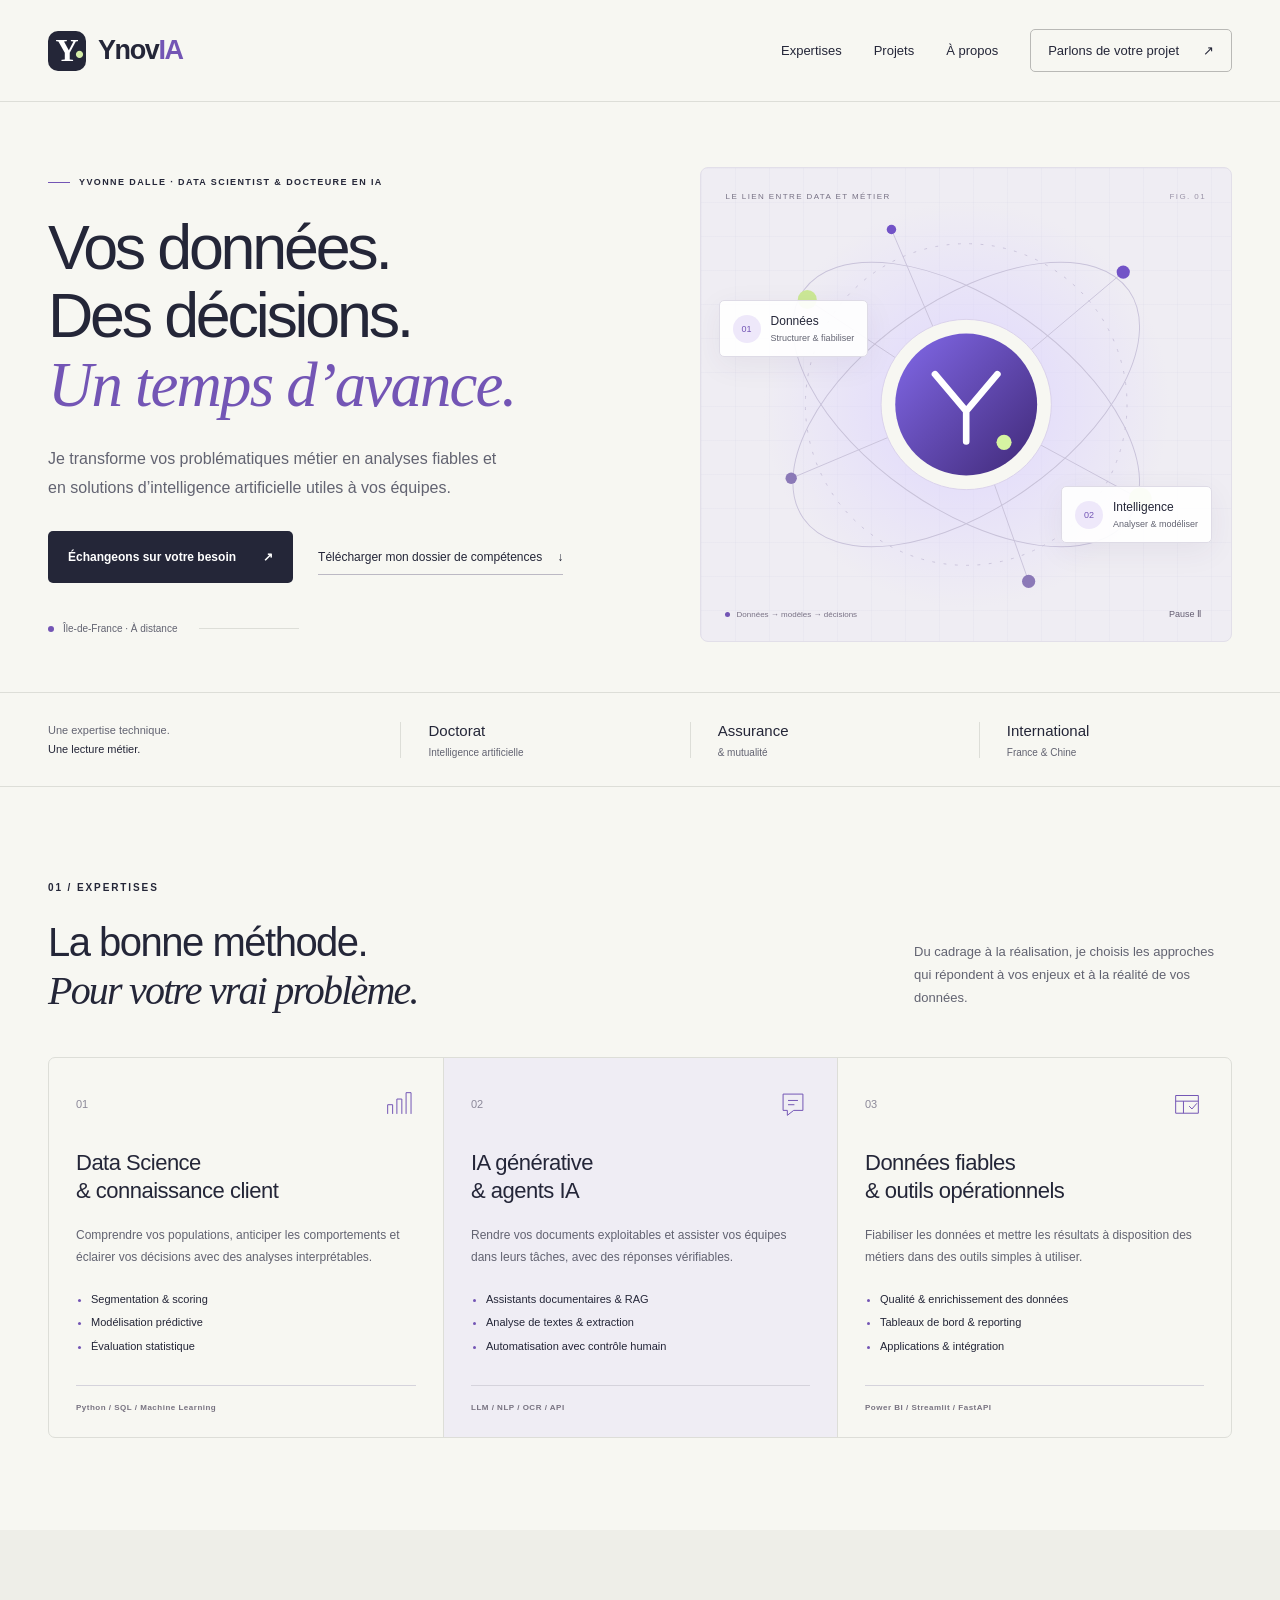
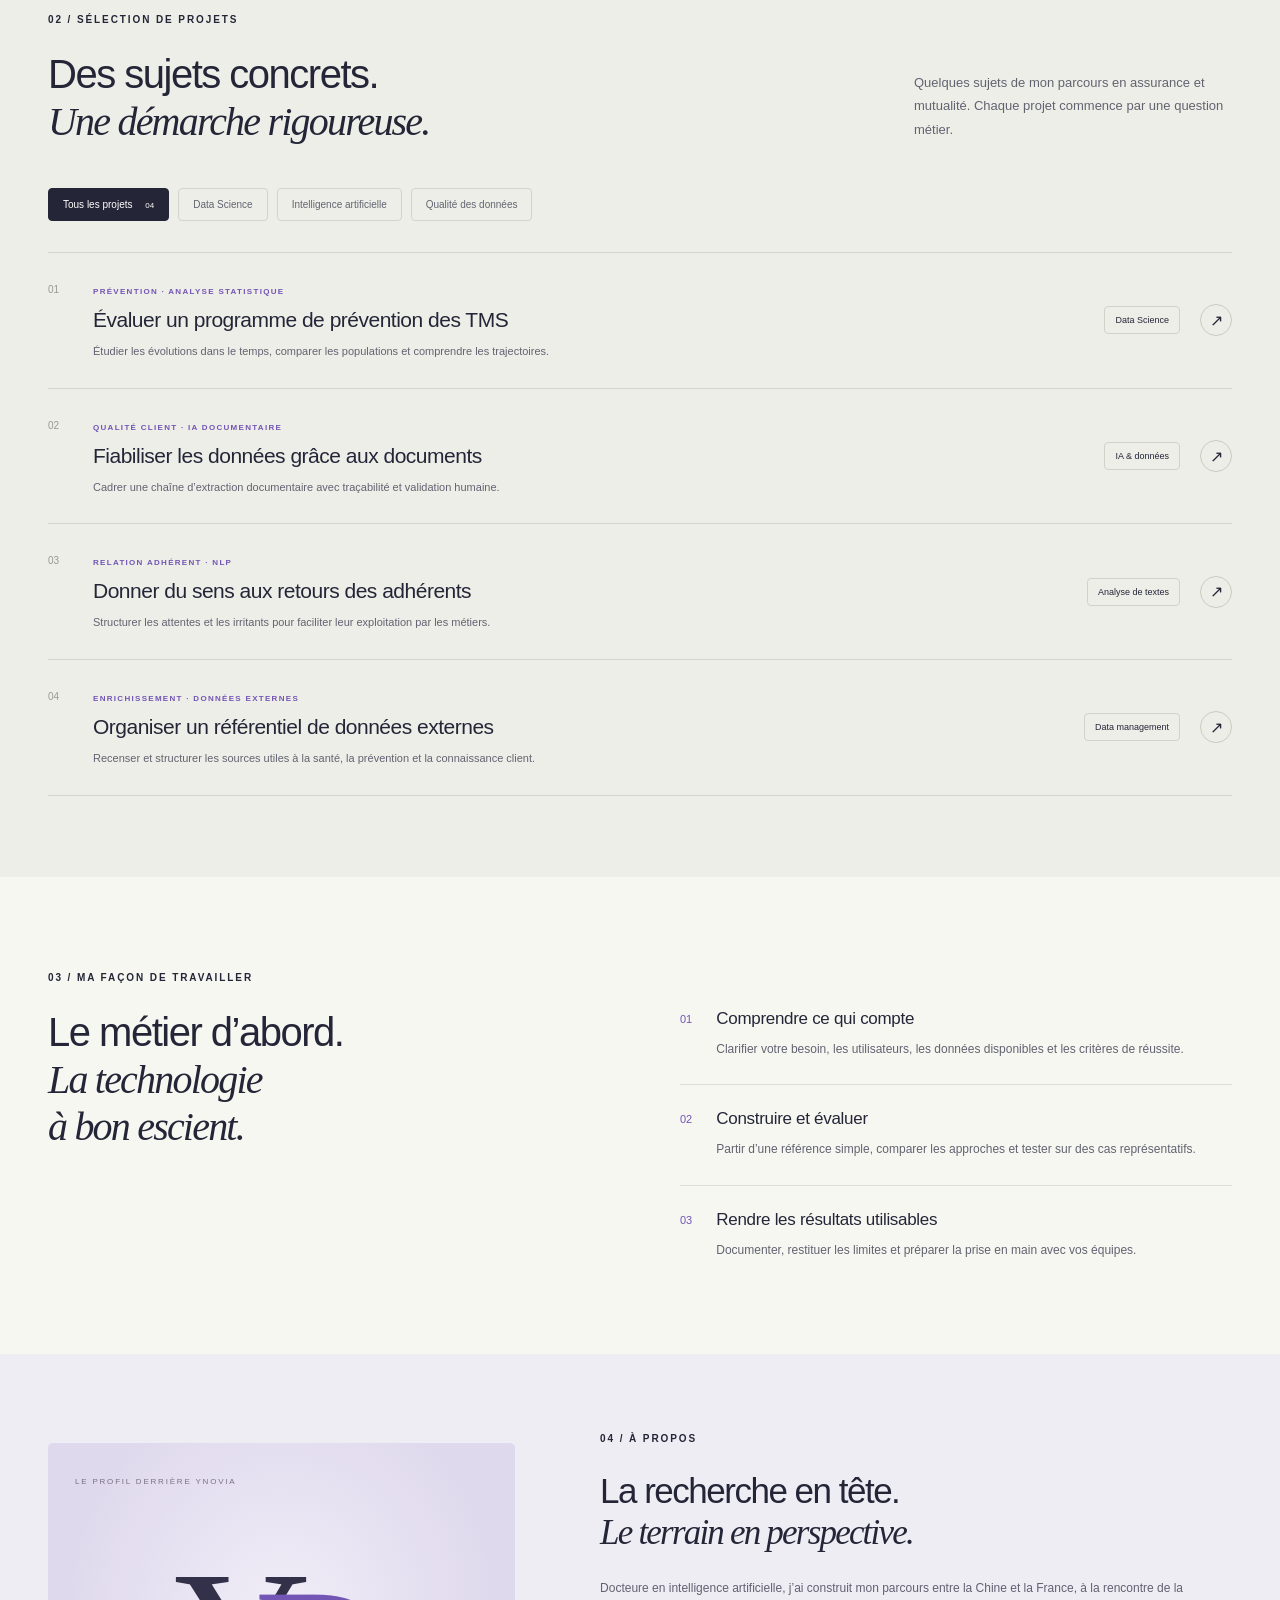
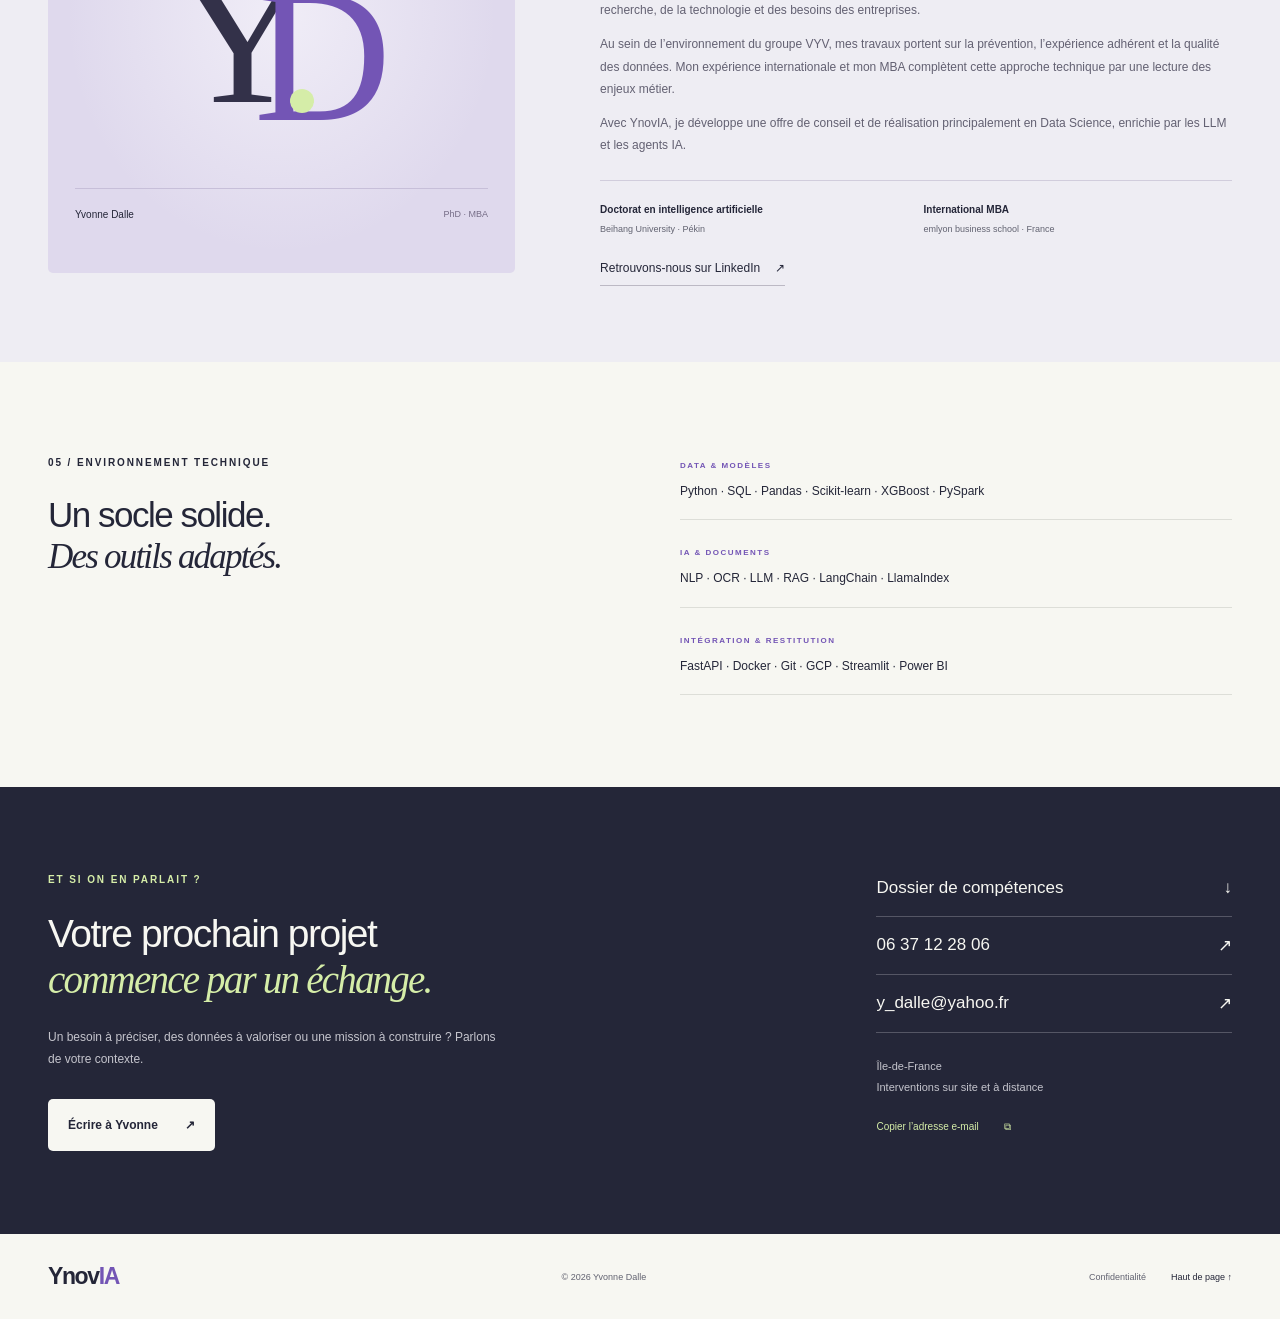
==== docs/index.html @ 8ee94885 "Publish YnovIA landing page with downloadable skills dossier" ====
<!doctype html>
<html lang="fr">
<head>
<meta charset="utf-8"><meta name="viewport" content="width=device-width,initial-scale=1">
<meta name="theme-color" content="#f7f7f2"><meta name="description" content="Yvonne Dalle, docteure en intelligence artificielle et Data Scientist. Conseil en data science, machine learning, LLM et agents IA. Expertise assurance et mutualité. Île-de-France et à distance.">
<meta property="og:title" content="YnovIA — Yvonne Dalle, Data Science & IA"><meta property="og:description" content="De vos données à des décisions utiles. Conseil et réalisation en Data Science, IA et agents IA."><meta property="og:type" content="website">
<title>YnovIA — Yvonne Dalle · Data Science & IA</title>
<link rel="icon" type="image/svg+xml" href="favicon.svg"><link rel="stylesheet" href="style.css"><script src="script.js" defer></script>
</head>
<body>
<a class="skip" href="#main">Aller au contenu</a>
<header class="header"><a href="#accueil" class="brand" aria-label="YnovIA accueil"><span class="brand-symbol" aria-hidden="true">Y<span>·</span></span><span>Ynov<span class="brand-ai">IA</span></span></a><nav aria-label="Navigation principale" id="navigation"><a href="#expertises">Expertises</a><a href="#projets">Projets</a><a href="#parcours">À propos</a><a href="#contact" class="nav-contact">Parlons de votre projet <span aria-hidden="true">↗</span></a></nav><button class="menu-toggle" aria-expanded="false" aria-controls="navigation" aria-label="Ouvrir le menu"><span></span><span></span></button></header>
<main id="main">
<section class="hero wrap" id="accueil"><div class="hero-copy"><p class="eyebrow"><span class="mini-line"></span> YVONNE DALLE · DATA SCIENTIST & DOCTEURE EN IA</p><h1>Vos données.<br>Des décisions.<br><span class="serif purple">Un temps d’avance.</span></h1><p class="hero-intro">Je transforme vos problématiques métier en analyses fiables et en solutions d’intelligence artificielle utiles à vos équipes.</p><div class="hero-actions"><a class="button primary" href="#contact">Échangeons sur votre besoin <span aria-hidden="true">↗</span></a><a class="text-link" href="assets/Dossier_competences_Yvonne_Dalle.pptx" download>Télécharger mon dossier de compétences <span aria-hidden="true">↓</span></a></div><div class="hero-bottom"><span class="status-dot"></span><span>Île-de-France · À distance</span><span class="hero-bottom-line"></span></div></div>
<div class="hero-art" aria-label="Illustration interactive reliant données, modèles et décisions"><div class="art-grid"></div><div class="art-top"><span>LE LIEN ENTRE DATA ET MÉTIER</span><span class="art-index">FIG. 01</span></div><svg class="network" viewBox="0 0 520 500" fill="none" role="img" aria-label="Réseau de données connecté à un noyau d’intelligence artificielle"><defs><radialGradient id="halo"><stop stop-color="#ddd4ff" stop-opacity=".9"/><stop offset="1" stop-color="#ddd4ff" stop-opacity="0"/></radialGradient><linearGradient id="core" x1="170" y1="160" x2="350" y2="330" gradientUnits="userSpaceOnUse"><stop stop-color="#8970f5"/><stop offset="1" stop-color="#3b246f"/></linearGradient></defs><circle cx="260" cy="250" r="215" fill="url(#halo)"/><g stroke="#c9c3da" stroke-width="1"><ellipse cx="260" cy="250" rx="210" ry="110" transform="rotate(-35 260 250)"/><ellipse cx="260" cy="250" rx="210" ry="110" transform="rotate(35 260 250)"/><circle cx="260" cy="250" r="170" stroke-dasharray="3 9"/><path d="M92 139 260 250 426 110M75 328 260 250 444 350M181 65 260 250 326 437"/></g><g class="orbit"><circle cx="92" cy="139" r="10" fill="#cce896"/><circle cx="426" cy="110" r="7" fill="#7253c7"/><circle cx="75" cy="328" r="6" fill="#8b79b7"/><circle cx="444" cy="350" r="12" fill="#cce896"/><circle cx="181" cy="65" r="5" fill="#7253c7"/><circle cx="326" cy="437" r="7" fill="#8b79b7"/></g><circle cx="260" cy="250" r="90" fill="#f7f7f2" stroke="#d9d1eb"/><circle cx="260" cy="250" r="75" fill="url(#core)"/><path d="m227 218 33 39 33-39M260 257v32" stroke="white" stroke-width="7" stroke-linecap="round" stroke-linejoin="round"/><circle cx="300" cy="290" r="8" fill="#d6f4a2"/></svg><div class="floating-label label-data"><span class="label-icon">01</span><div>Données<span>Structurer & fiabiliser</span></div></div><div class="floating-label label-model"><span class="label-icon">02</span><div>Intelligence<span>Analyser & modéliser</span></div></div><div class="art-foot"><span class="art-live"></span><span id="art-caption">Données → modèles → décisions</span><button id="art-toggle" aria-pressed="false" aria-label="Mettre l’animation en pause">Pause <span aria-hidden="true">Ⅱ</span></button></div></div></section>
<section class="credibility wrap" aria-label="Domaines et qualifications"><span>Une expertise technique.<br><strong>Une lecture métier.</strong></span><div>Doctorat <span>Intelligence artificielle</span></div><div>Assurance <span>& mutualité</span></div><div>International <span>France & Chine</span></div></section>
<section class="section wrap" id="expertises"><div class="section-heading"><div><p class="eyebrow">01 / EXPERTISES</p><h2>La bonne méthode.<br><span class="serif">Pour votre vrai problème.</span></h2></div><p>Du cadrage à la réalisation, je choisis les approches qui répondent à vos enjeux et à la réalité de vos données.</p></div><div class="services"><article class="service"><div class="service-top"><span>01</span><svg viewBox="0 0 48 48" aria-hidden="true"><path d="M8 38V25h7v13M21 38V17h7v21M34 38V8h7v30"/></svg></div><h3>Data Science<br>& connaissance client</h3><p>Comprendre vos populations, anticiper les comportements et éclairer vos décisions avec des analyses interprétables.</p><ul><li>Segmentation & scoring</li><li>Modélisation prédictive</li><li>Évaluation statistique</li></ul><span class="service-tag">Python / SQL / Machine Learning</span></article><article class="service"><div class="service-top"><span>02</span><svg viewBox="0 0 48 48" aria-hidden="true"><path d="M10 10h28v23H25l-9 7v-7h-6zM17 19h14M17 25h9"/></svg></div><h3>IA générative<br>& agents IA</h3><p>Rendre vos documents exploitables et assister vos équipes dans leurs tâches, avec des réponses vérifiables.</p><ul><li>Assistants documentaires & RAG</li><li>Analyse de textes & extraction</li><li>Automatisation avec contrôle humain</li></ul><span class="service-tag">LLM / NLP / OCR / API</span></article><article class="service"><div class="service-top"><span>03</span><svg viewBox="0 0 48 48" aria-hidden="true"><path d="M8 12h32v25H8zM8 20h32M19 20v17m8-10 4 4 7-8"/></svg></div><h3>Données fiables<br>& outils opérationnels</h3><p>Fiabiliser les données et mettre les résultats à disposition des métiers dans des outils simples à utiliser.</p><ul><li>Qualité & enrichissement des données</li><li>Tableaux de bord & reporting</li><li>Applications & intégration</li></ul><span class="service-tag">Power BI / Streamlit / FastAPI</span></article></div></section>
<section class="projects-section" id="projets"><div class="wrap"><div class="section-heading"><div><p class="eyebrow">02 / SÉLECTION DE PROJETS</p><h2>Des sujets concrets.<br><span class="serif">Une démarche rigoureuse.</span></h2></div><p>Quelques sujets de mon parcours en assurance et mutualité. Chaque projet commence par une question métier.</p></div><div class="filters" role="group" aria-label="Filtrer les projets"><button class="filter active" data-filter="all" aria-pressed="true">Tous les projets <span>04</span></button><button class="filter" data-filter="science" aria-pressed="false">Data Science</button><button class="filter" data-filter="ia" aria-pressed="false">Intelligence artificielle</button><button class="filter" data-filter="data" aria-pressed="false">Qualité des données</button></div><p class="sr-only" id="filter-status" role="status"></p><div class="project-list"><button class="project" data-category="science" data-project="prevention"><span class="project-number">01</span><div class="project-main"><span class="project-type">PRÉVENTION · ANALYSE STATISTIQUE</span><h3>Évaluer un programme de prévention des TMS</h3><p>Étudier les évolutions dans le temps, comparer les populations et comprendre les trajectoires.</p></div><span class="project-chip">Data Science</span><span class="project-arrow" aria-hidden="true">↗</span></button><button class="project" data-category="ia data" data-project="identity"><span class="project-number">02</span><div class="project-main"><span class="project-type">QUALITÉ CLIENT · IA DOCUMENTAIRE</span><h3>Fiabiliser les données grâce aux documents</h3><p>Cadrer une chaîne d’extraction documentaire avec traçabilité et validation humaine.</p></div><span class="project-chip">IA & données</span><span class="project-arrow" aria-hidden="true">↗</span></button><button class="project" data-category="ia" data-project="verbatims"><span class="project-number">03</span><div class="project-main"><span class="project-type">RELATION ADHÉRENT · NLP</span><h3>Donner du sens aux retours des adhérents</h3><p>Structurer les attentes et les irritants pour faciliter leur exploitation par les métiers.</p></div><span class="project-chip">Analyse de textes</span><span class="project-arrow" aria-hidden="true">↗</span></button><button class="project" data-category="data" data-project="catalog"><span class="project-number">04</span><div class="project-main"><span class="project-type">ENRICHISSEMENT · DONNÉES EXTERNES</span><h3>Organiser un référentiel de données externes</h3><p>Recenser et structurer les sources utiles à la santé, la prévention et la connaissance client.</p></div><span class="project-chip">Data management</span><span class="project-arrow" aria-hidden="true">↗</span></button></div></div></section>
<section class="section wrap approach"><p class="eyebrow">03 / MA FAÇON DE TRAVAILLER</p><div class="approach-layout"><h2>Le métier d’abord.<br><span class="serif">La technologie<br>à bon escient.</span></h2><div class="steps"><article><span>01</span><div><h3>Comprendre ce qui compte</h3><p>Clarifier votre besoin, les utilisateurs, les données disponibles et les critères de réussite.</p></div></article><article><span>02</span><div><h3>Construire et évaluer</h3><p>Partir d’une référence simple, comparer les approches et tester sur des cas représentatifs.</p></div></article><article><span>03</span><div><h3>Rendre les résultats utilisables</h3><p>Documenter, restituer les limites et préparer la prise en main avec vos équipes.</p></div></article></div></div></section>
<section class="about-section" id="parcours"><div class="wrap about-layout"><div class="about-art"><span class="about-eyebrow">LE PROFIL DERRIÈRE YNOVIA</span><div class="monogram">Y<span>D</span><i></i></div><div class="about-art-bottom"><span>Yvonne Dalle</span><span>PhD · MBA</span></div></div><div class="about-copy"><p class="eyebrow">04 / À PROPOS</p><h2>La recherche en tête.<br><span class="serif">Le terrain en perspective.</span></h2><p>Docteure en intelligence artificielle, j’ai construit mon parcours entre la Chine et la France, à la rencontre de la recherche, de la technologie et des besoins des entreprises.</p><p>Au sein de l’environnement du groupe VYV, mes travaux portent sur la prévention, l’expérience adhérent et la qualité des données. Mon expérience internationale et mon MBA complètent cette approche technique par une lecture des enjeux métier.</p><p>Avec YnovIA, je développe une offre de conseil et de réalisation principalement en Data Science, enrichie par les LLM et les agents IA.</p><div class="education"><div><strong>Doctorat en intelligence artificielle</strong><span>Beihang University · Pékin</span></div><div><strong>International MBA</strong><span>emlyon business school · France</span></div></div><a class="text-link" href="https://www.linkedin.com/in/yvonne-dalle-patricia-phd-mba-6625b83a/" target="_blank" rel="noopener noreferrer">Retrouvons-nous sur LinkedIn <span aria-hidden="true">↗</span></a></div></div></section>
<section class="section wrap skills"><div><p class="eyebrow">05 / ENVIRONNEMENT TECHNIQUE</p><h2>Un socle solide.<br><span class="serif">Des outils adaptés.</span></h2></div><div class="skill-groups"><div><span>DATA & MODÈLES</span><p>Python · SQL · Pandas · Scikit-learn · XGBoost · PySpark</p></div><div><span>IA & DOCUMENTS</span><p>NLP · OCR · LLM · RAG · LangChain · LlamaIndex</p></div><div><span>INTÉGRATION & RESTITUTION</span><p>FastAPI · Docker · Git · GCP · Streamlit · Power BI</p></div></div></section>
<section class="contact-section" id="contact"><div class="wrap contact-layout"><div><p class="eyebrow">ET SI ON EN PARLAIT ?</p><h2>Votre prochain projet<br><span class="serif">commence par un échange.</span></h2><p>Un besoin à préciser, des données à valoriser ou une mission à construire ? Parlons de votre contexte.</p><a class="button light" href="mailto:y_dalle@yahoo.fr?subject=Projet%20Data%20%2F%20IA%20-%20YnovIA">Écrire à Yvonne <span aria-hidden="true">↗</span></a></div><div class="contact-details"><a class="dossier-link" href="assets/Dossier_competences_Yvonne_Dalle.pptx" download>Dossier de compétences <span aria-hidden="true">↓</span></a><a href="tel:+33637122806">06 37 12 28 06 <span aria-hidden="true">↗</span></a><a href="mailto:y_dalle@yahoo.fr">y_dalle@yahoo.fr <span aria-hidden="true">↗</span></a><p>Île-de-France<br>Interventions sur site et à distance</p><button class="copy-email" id="copy-email">Copier l’adresse e-mail <span aria-hidden="true">⧉</span></button><span id="copy-status" class="copy-status" role="status"></span></div></div></section>
</main>
<footer class="wrap footer"><a class="brand footer-brand" href="#accueil">Ynov<span class="brand-ai">IA</span></a><p>© <span id="year">2026</span> Yvonne Dalle</p><div><button id="privacy-open">Confidentialité</button><a href="#accueil">Haut de page ↑</a></div></footer>
<dialog id="project-dialog" aria-labelledby="dialog-title"><button class="dialog-close" aria-label="Fermer le détail du projet">×</button><p class="eyebrow" id="dialog-category"></p><h2 id="dialog-title"></h2><div id="dialog-content"></div><a class="button primary" href="#contact" id="dialog-contact">Parlons d’un besoin similaire ↗</a></dialog>
<dialog id="privacy-dialog" aria-labelledby="privacy-title"><button class="dialog-close" aria-label="Fermer la confidentialité">×</button><p class="eyebrow">CONFIDENTIALITÉ</p><h2 id="privacy-title">Vos données, simplement.</h2><p>Cette page ne comporte ni formulaire, ni outil de mesure d’audience, ni cookie applicatif. Les préférences ne sont pas enregistrées.</p><p>Les liens de contact ouvrent votre messagerie, votre téléphone ou LinkedIn. Lorsque vous écrivez à Yvonne Dalle, les informations de votre message servent à répondre à votre demande. Vous pouvez demander leur suppression à <a href="mailto:y_dalle@yahoo.fr">y_dalle@yahoo.fr</a>.</p><p>L’hébergeur et les services externes appliquent leurs propres règles de traitement des données techniques.</p></dialog>
</body></html>
---- docs/style.css ----
:root{--paper:#f7f7f2;--ink:#242638;--muted:#626371;--line:#ddded8;--purple:#7355b5;--lime:#d5eda8;--serif:Georgia,'Times New Roman',serif;--sans:'Arial',sans-serif}*{box-sizing:border-box}html{scroll-behavior:smooth;scroll-padding-top:100px}body{margin:0;background:var(--paper);color:var(--ink);font-family:var(--sans);-webkit-font-smoothing:antialiased}a{color:inherit;text-decoration:none}button{font:inherit;cursor:pointer}button,a{-webkit-tap-highlight-color:transparent}button:focus-visible,a:focus-visible{outline:3px solid var(--purple);outline-offset:5px}button{color:inherit}.wrap{max-width:1280px;margin-inline:auto;padding-inline:48px}.header{height:102px;padding:0 48px;max-width:1440px;margin:auto;display:flex;align-items:center;justify-content:space-between;border-bottom:1px solid var(--line)}.brand{display:inline-flex;align-items:center;font-size:27px;font-weight:700;letter-spacing:-1.4px;gap:12px}.brand-ai{color:var(--purple)}.brand-symbol{font-family:var(--serif);font-size:32px;background:var(--ink);color:white;position:relative;width:38px;height:40px;display:grid;place-items:center;border-radius:10px;letter-spacing:0}.brand-symbol span{position:absolute;color:var(--lime);right:1px;bottom:-9px;font-size:44px}.header nav{display:flex;align-items:center;gap:32px;font-size:13px}.header nav>a:not(.nav-contact):hover{color:var(--purple)}.nav-contact{border:1px solid #b9b9b6;border-radius:5px;padding:13px 17px;display:flex;gap:24px}.nav-contact:hover{background:white}.menu-toggle{display:none}.eyebrow{font-size:10px;font-weight:700;letter-spacing:1.9px;line-height:1.7;margin:0 0 23px}.hero{padding-top:65px;padding-bottom:50px;display:grid;grid-template-columns:1.13fr 1fr;gap:50px;align-items:center}.hero .eyebrow{font-size:9px;letter-spacing:1.4px;display:flex;align-items:center;gap:9px}.mini-line{width:22px;height:1px;background:var(--purple);flex-shrink:0}h1,h2,h3,p{margin-top:0}h1{font-size:clamp(44px,4.9vw,67px);line-height:1.09;letter-spacing:-3.2px;font-weight:500;margin-bottom:26px}.serif{font-family:var(--serif);font-weight:400;font-style:italic;letter-spacing:-1.8px}.purple{color:var(--purple)}.hero-intro{font-size:16px;line-height:1.8;color:var(--muted);max-width:450px;margin-bottom:29px}.hero-actions{display:flex;align-items:center;gap:25px;flex-wrap:wrap}.button{display:inline-flex;justify-content:center;align-items:center;gap:27px;border-radius:5px;font-size:12px;line-height:1.5;padding:17px 20px;font-weight:600;transition:transform .2s,background .2s}.button:hover{transform:translateY(-2px)}.primary{color:white;background:var(--ink)}.primary:hover{background:var(--purple)}.text-link{display:inline-flex;gap:15px;align-items:center;font-size:12px;padding:10px 0;border-bottom:1px solid #bcb9c4}.text-link:hover{color:var(--purple)}.hero-bottom{display:flex;align-items:center;gap:9px;font-size:10px;color:var(--muted);margin-top:40px}.status-dot{width:6px;height:6px;border-radius:50%;background:var(--purple)}.hero-bottom-line{height:1px;flex:1;background:var(--line);max-width:100px;margin-left:12px}.hero-art{height:475px;position:relative;border:1px solid #e2dfe9;border-radius:8px;overflow:hidden;background:#efedf3}.art-grid{position:absolute;inset:0;background-image:linear-gradient(#d8d4e833 1px,transparent 1px),linear-gradient(90deg,#d8d4e833 1px,transparent 1px);background-size:34px 34px}.art-top{position:absolute;top:24px;left:25px;right:25px;display:flex;justify-content:space-between;font-size:8px;letter-spacing:1.4px;color:#777184}.art-index{color:#9b94a8}.network{position:absolute;width:100%;height:100%;inset:0}.orbit{transform-origin:260px 250px;animation:orbit 65s linear infinite}.paused .orbit{animation-play-state:paused}.floating-label{position:absolute;display:flex;gap:10px;align-items:center;border:1px solid #dedbe6;border-radius:5px;background:#ffffffeb;box-shadow:0 8px 30px #3e2c6710;padding:13px;font-size:12px}.floating-label span:not(.label-icon){display:block;font-size:9px;margin-top:5px;color:var(--muted)}.label-icon{font-size:9px;color:var(--purple);background:#eee8fa;padding:9px;border-radius:50%}.label-data{left:18px;top:132px}.label-model{right:19px;bottom:98px}.art-foot{position:absolute;bottom:21px;left:24px;right:24px;display:flex;align-items:center;gap:7px;font-size:8px;color:#797285}.art-live{width:5px;height:5px;border-radius:50%;background:var(--purple)}.art-foot button{margin-left:auto;border:0;background:none;font-size:9px;color:#645d72}.credibility{display:grid;grid-template-columns:1.25fr 1fr 1fr 1fr;border-block:1px solid var(--line);padding-block:28px;gap:36px;align-items:center;font-size:15px}.credibility>span{font-size:11px;line-height:1.7;color:var(--muted)}.credibility strong{color:var(--ink);font-weight:500}.credibility div{padding-left:27px;border-left:1px solid var(--line);font-weight:500}.credibility div span{display:block;font-size:10px;color:var(--muted);margin-top:8px}.section{padding-top:92px;padding-bottom:92px}.section-heading{display:flex;justify-content:space-between;gap:60px;align-items:flex-end;margin-bottom:43px}h2{font-size:40px;line-height:1.18;font-weight:500;letter-spacing:-1.5px;margin-bottom:0}.section-heading>p{max-width:318px;font-size:13px;line-height:1.8;color:var(--muted);margin-bottom:4px}.services{display:grid;grid-template-columns:repeat(3,1fr);gap:0;border:1px solid var(--line);border-radius:7px;overflow:hidden}.service{padding:29px 27px 25px;display:flex;flex-direction:column}.service+.service{border-left:1px solid var(--line)}.service:nth-child(2){background:#efedf4}.service-top{display:flex;justify-content:space-between;align-items:center;margin-bottom:28px}.service-top>span{font-size:11px;color:#8c8999}.service-top svg{width:34px;height:34px;stroke:var(--purple);stroke-width:1.4;fill:none}.service h3{font-size:22px;line-height:1.3;letter-spacing:-.5px;font-weight:500;margin-bottom:18px}.service>p{font-size:12px;color:var(--muted);line-height:1.85;margin-bottom:20px}.service ul{font-size:11px;line-height:2.1;padding-left:15px;margin:0 0 27px}.service li::marker{color:var(--purple)}.service-tag{font-size:8px;font-weight:600;letter-spacing:.5px;padding-top:17px;border-top:1px solid #d5d3dc;margin-top:auto;color:#777280}.projects-section{background:#eeeee8;padding:81px 0}.filters{display:flex;gap:9px;flex-wrap:wrap;margin-bottom:31px}.filter{border:1px solid #d3d4cd;background:transparent;border-radius:4px;padding:10px 14px;font-size:10px;color:#626471}.filter span{margin-left:10px;font-size:8px}.filter.active{background:var(--ink);border-color:var(--ink);color:white}.filter:not(.active):hover{background:#fff9}.project{display:grid;grid-template-columns:25px 1fr auto 32px;gap:20px;align-items:center;width:100%;text-align:left;padding:27px 0;background:none;border:0;border-top:1px solid #d3d5cd}.project:last-child{border-bottom:1px solid #d3d5cd}.project[hidden]{display:none}.project-number{align-self:start;font-size:10px;color:#989b90;padding-top:4px}.project-type{font-size:8px;letter-spacing:1.3px;color:var(--purple);font-weight:600}.project h3{font-size:21px;font-weight:500;letter-spacing:-.5px;margin:10px 0}.project p{font-size:11px;line-height:1.7;color:var(--muted);margin-bottom:0;max-width:640px}.project-chip{border:1px solid #d0d3c7;border-radius:4px;font-size:9px;padding:8px 10px;white-space:nowrap}.project-arrow{width:32px;height:32px;display:grid;place-items:center;border:1px solid #c9ccc0;border-radius:50%;transition:background .2s,color .2s}.project:hover .project-arrow{background:var(--ink);color:white}.project:hover h3{color:var(--purple)}.approach-layout{display:grid;grid-template-columns:1fr 1fr;gap:80px}.steps article{display:flex;gap:24px;padding-bottom:24px;margin-bottom:24px;border-bottom:1px solid var(--line)}.steps article:last-child{margin:0;padding:0;border:0}.steps article>span{color:var(--purple);font-size:11px;padding-top:4px}.steps h3{font-size:17px;font-weight:500;margin-bottom:10px;letter-spacing:-.3px}.steps p{font-size:12px;line-height:1.8;color:var(--muted);margin:0}.about-section{background:#eeedf3;padding:76px 0}.about-layout{display:grid;grid-template-columns:.85fr 1.15fr;gap:85px;align-items:center}.about-art{background:#dfd9ed;min-height:430px;position:relative;border-radius:5px;overflow:hidden;padding:27px;background-image:radial-gradient(ellipse at 50% 40%,#f0edf7 0,transparent 65%)}.about-eyebrow{font-size:8px;letter-spacing:1.8px;color:#797183}.monogram{height:300px;display:flex;align-items:center;justify-content:center;font-family:var(--serif);font-size:190px;letter-spacing:-40px;color:#333149;position:relative;padding-right:38px}.monogram>span{color:var(--purple);margin-left:-17px;padding-top:37px}.monogram>i{position:absolute;width:24px;height:24px;background:var(--lime);border-radius:50%;left:52%;top:67%}.about-art-bottom{display:flex;justify-content:space-between;align-items:center;border-top:1px solid #c7bfd9;padding-top:20px;font-size:10px}.about-art-bottom>span:last-child{color:#756c86;font-size:9px}.about-copy h2{font-size:35px;margin-bottom:24px}.about-copy>p:not(.eyebrow){font-size:12px;line-height:1.85;color:#636172}.education{display:grid;grid-template-columns:1fr 1fr;gap:15px;border-top:1px solid #d1cddc;padding-top:21px;margin:24px 0 13px}.education strong{font-size:10px;font-weight:600;display:block;line-height:1.6}.education span{font-size:9px;line-height:1.7;color:var(--muted)}.skills{display:grid;grid-template-columns:1fr 1fr;gap:80px;align-items:start}.skills h2{font-size:35px}.skill-groups>div{border-bottom:1px solid var(--line);padding-bottom:17px;margin-bottom:21px}.skill-groups>div:last-child{margin-bottom:0}.skill-groups span{font-size:8px;letter-spacing:1.5px;font-weight:600;color:var(--purple)}.skill-groups p{font-size:12px;line-height:1.8;margin:9px 0 0}.contact-section{background:var(--ink);color:var(--paper);padding:73px 0}.contact-layout{display:grid;grid-template-columns:1.35fr .65fr;gap:90px;align-items:center}.contact-section .eyebrow{color:var(--lime)}.contact-section h2{font-size:39px}.contact-section h2 .serif{color:var(--lime)}.contact-section p:not(.eyebrow){font-size:12px;line-height:1.9;color:#c5c5cd;max-width:460px;margin:23px 0}.light{background:var(--paper);color:var(--ink);margin-top:5px}.light:hover{background:var(--lime)}.contact-details>a{display:flex;justify-content:space-between;gap:20px;padding:18px 0;border-bottom:1px solid #555665;font-size:17px}.contact-details>a:hover{color:var(--lime)}.contact-details p{font-size:11px!important}.copy-email{background:none;border:0;padding:0;color:var(--lime);font-size:10px;display:flex;gap:25px}.copy-status{display:block;min-height:18px;color:var(--lime);font-size:10px;margin-top:10px}.footer{display:flex;justify-content:space-between;align-items:center;padding-block:29px;gap:20px}.footer-brand{font-size:23px;gap:0}.footer p{font-size:9px;color:var(--muted);margin:0}.footer>div{display:flex;gap:25px;font-size:9px}.footer button{border:0;padding:0;background:none;font-size:9px;color:var(--muted)}dialog{border:1px solid var(--line);border-radius:10px;max-width:620px;width:calc(100% - 32px);max-height:85vh;background:var(--paper);padding:48px;color:var(--ink);box-shadow:0 30px 100px #1b142344}dialog::backdrop{background:#20203499;backdrop-filter:blur(4px)}dialog h2{font-size:30px;margin-bottom:28px}dialog h3{font-size:14px;margin:23px 0 8px}dialog p{font-size:13px;line-height:1.9;color:var(--muted)}dialog .button{margin-top:15px}.dialog-close{position:absolute;top:14px;right:18px;font-size:27px;background:none;border:0;font-weight:300}.skip{position:absolute;top:-80px;left:20px;background:var(--ink);color:white;padding:14px;z-index:20}.skip:focus{top:10px}.sr-only{position:absolute;width:1px;height:1px;padding:0;margin:-1px;overflow:hidden;clip:rect(0,0,0,0);white-space:nowrap;border:0}@keyframes orbit{to{transform:rotate(360deg)}}
@media(min-width:1500px){.hero{padding-top:90px;padding-bottom:75px}}@media(max-width:1050px){.wrap{padding-inline:32px}.header{padding-inline:32px}.hero{gap:25px}.hero-actions{gap:15px}h1{font-size:53px}.hero .eyebrow{font-size:8px}.hero-art{height:430px}.section-heading{gap:35px}.about-layout{gap:45px}.service{padding:25px 20px}.service h3{font-size:20px}.project-chip{display:none}.project{grid-template-columns:25px 1fr 32px}.contact-layout{gap:45px}.contact-section h2{font-size:35px}.section-heading h2{font-size:36px}.header nav{gap:22px}}
@media(max-width:760px){html{scroll-padding-top:80px}.wrap{padding-inline:23px}.header{height:80px;padding-inline:23px}.brand{font-size:25px}.brand-symbol{height:34px;width:33px;font-size:27px}.brand-symbol span{font-size:38px}.menu-toggle{display:flex;flex-direction:column;justify-content:center;gap:6px;width:38px;height:38px;border:1px solid var(--line);border-radius:5px;background:transparent;padding:9px}.menu-toggle span{height:1px;width:18px;background:var(--ink)}.header nav{display:none;position:absolute;top:79px;left:0;right:0;background:var(--paper);padding:24px;z-index:10;border-bottom:1px solid var(--line);box-shadow:0 20px 40px #2426380b;align-items:stretch}.header nav.open{display:flex;flex-direction:column;gap:24px}.nav-contact{justify-content:space-between}.hero{padding-top:40px;padding-bottom:35px;grid-template-columns:1fr;gap:34px}.hero .eyebrow{font-size:8px;letter-spacing:1px;gap:7px}.mini-line{width:14px}h1{font-size:clamp(43px,10vw,67px);letter-spacing:-2.2px}.hero-intro{font-size:14px;max-width:470px}.hero-actions{gap:17px}.button{font-size:11px;padding:15px 17px;gap:18px}.text-link{font-size:11px}.hero-bottom{margin-top:26px;font-size:9px}.hero-art{height:370px;max-width:520px;width:100%;justify-self:center}.floating-label{padding:10px;font-size:11px}.label-data{top:100px}.label-model{bottom:85px}.credibility{grid-template-columns:1fr 1fr;gap:24px 14px;padding-block:25px}.credibility>span{font-size:11px}.credibility div{font-size:14px;padding-left:18px}.credibility div span{font-size:9px}.credibility div:nth-child(3){padding-left:0;border:0}.section{padding-top:60px;padding-bottom:60px}.section-heading{display:block;margin-bottom:30px}.section-heading>p{margin-top:23px;max-width:460px;font-size:12px}h2,.section-heading h2{font-size:33px}.serif{letter-spacing:-1.2px}.eyebrow{font-size:9px;letter-spacing:1.4px;margin-bottom:18px}.services{grid-template-columns:1fr}.service{padding:26px}.service+.service{border-left:0;border-top:1px solid var(--line)}.service-top{margin-bottom:18px}.service h3{font-size:24px}.service h3 br{display:none}.service>p{font-size:13px}.service ul{font-size:12px}.service-tag{font-size:9px}.projects-section{padding:58px 0}.filters{gap:7px;margin-bottom:23px}.filter{padding:9px 10px;font-size:9px}.project{grid-template-columns:19px 1fr 25px;gap:9px;padding:23px 0}.project h3{font-size:19px;line-height:1.35}.project p{font-size:11px}.project-type{font-size:7px;letter-spacing:.8px}.project-arrow{width:25px;height:25px;font-size:12px}.project-number{font-size:9px}.approach-layout{grid-template-columns:1fr;gap:32px}.approach h2 br:nth-child(2){display:none}.steps h3{font-size:17px}.steps p{font-size:12px}.about-section{padding:55px 0}.about-layout{grid-template-columns:1fr;gap:35px}.about-art{min-height:325px;max-width:500px;width:100%;padding:24px}.monogram{height:220px;font-size:150px}.monogram>i{width:20px;height:20px}.about-copy h2{font-size:32px}.about-copy>p:not(.eyebrow){font-size:13px}.education strong{font-size:11px}.education span{font-size:10px}.skills{grid-template-columns:1fr;gap:30px}.skills h2{font-size:32px}.skill-groups p{font-size:13px}.contact-section{padding:55px 0}.contact-layout{grid-template-columns:1fr;gap:25px}.contact-section h2{font-size:32px}.contact-section p:not(.eyebrow){font-size:13px}.contact-details>a{font-size:18px}.footer{flex-wrap:wrap;padding-block:25px}.footer>div{width:100%;justify-content:space-between;border-top:1px solid var(--line);padding-top:18px}dialog{padding:38px 24px}dialog h2{font-size:27px}}
@media(prefers-reduced-motion:reduce){html{scroll-behavior:auto}.orbit{animation:none}.button{transition:none}}
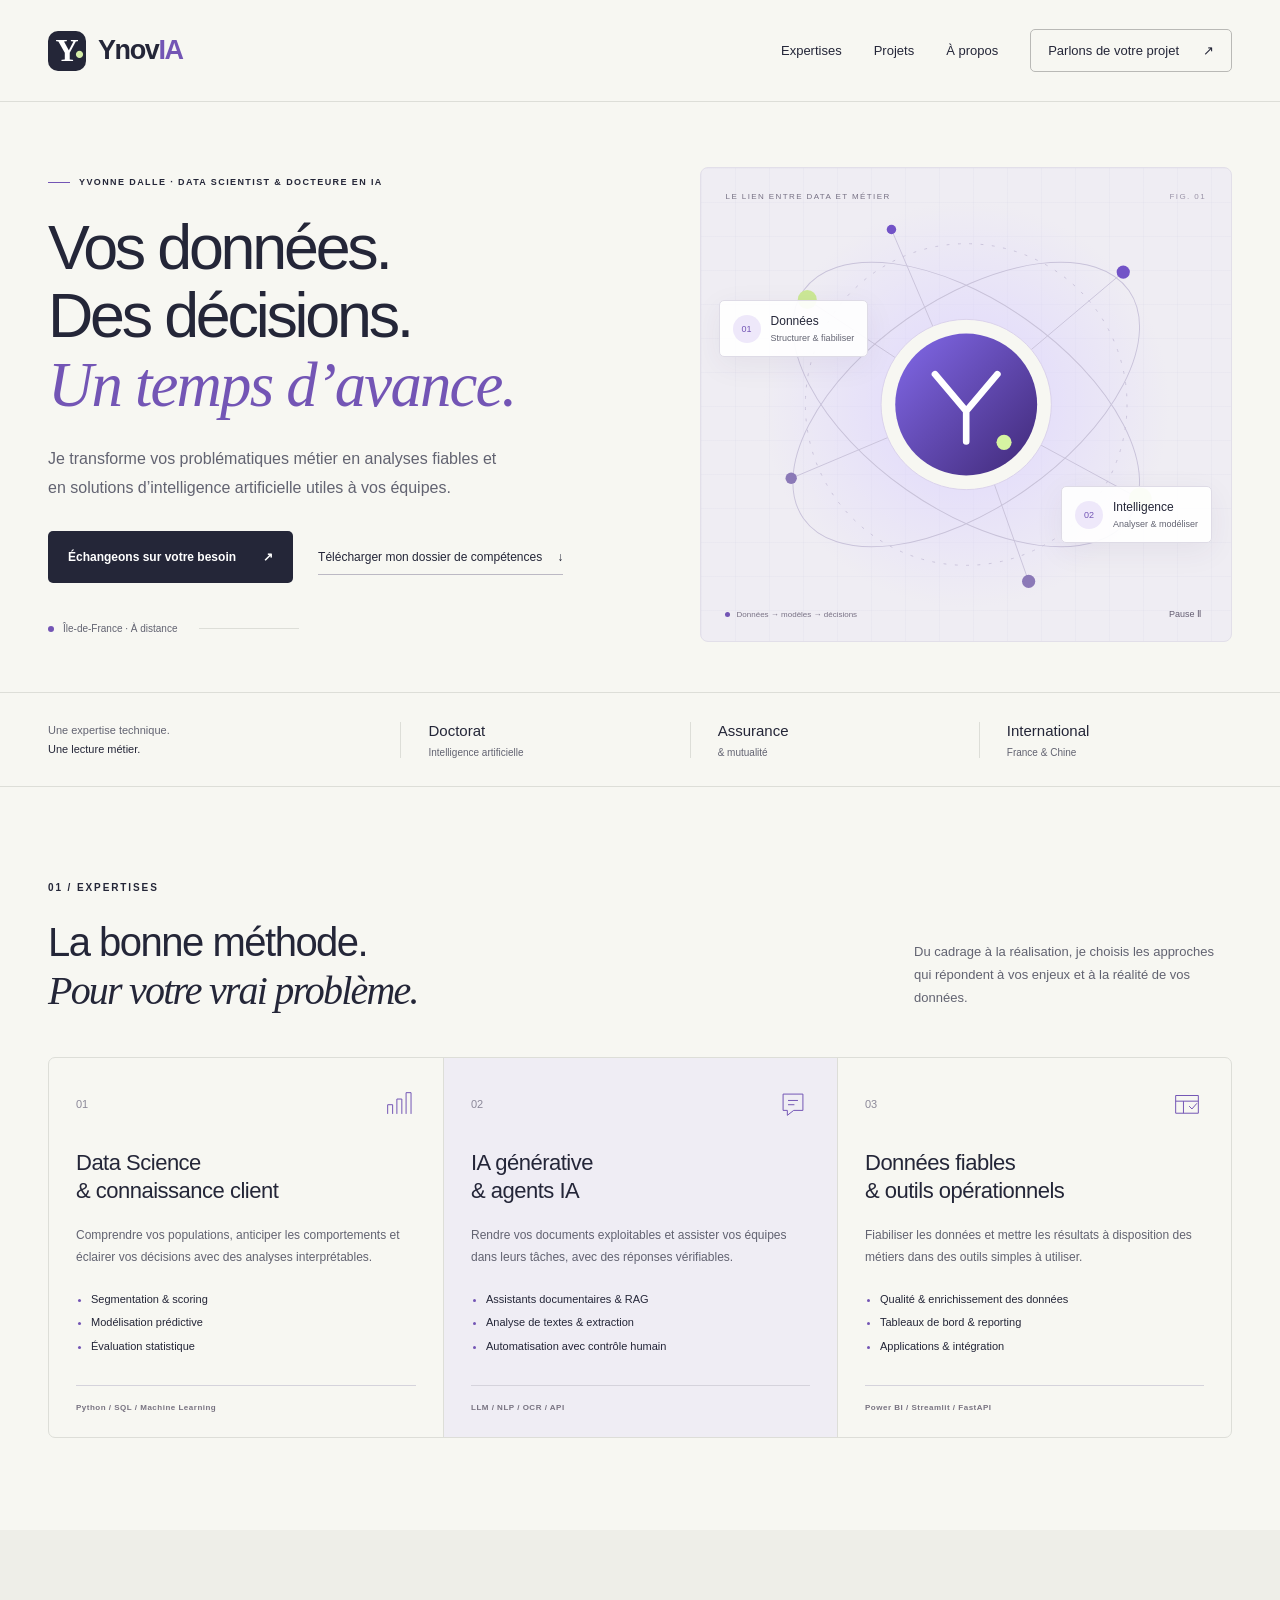
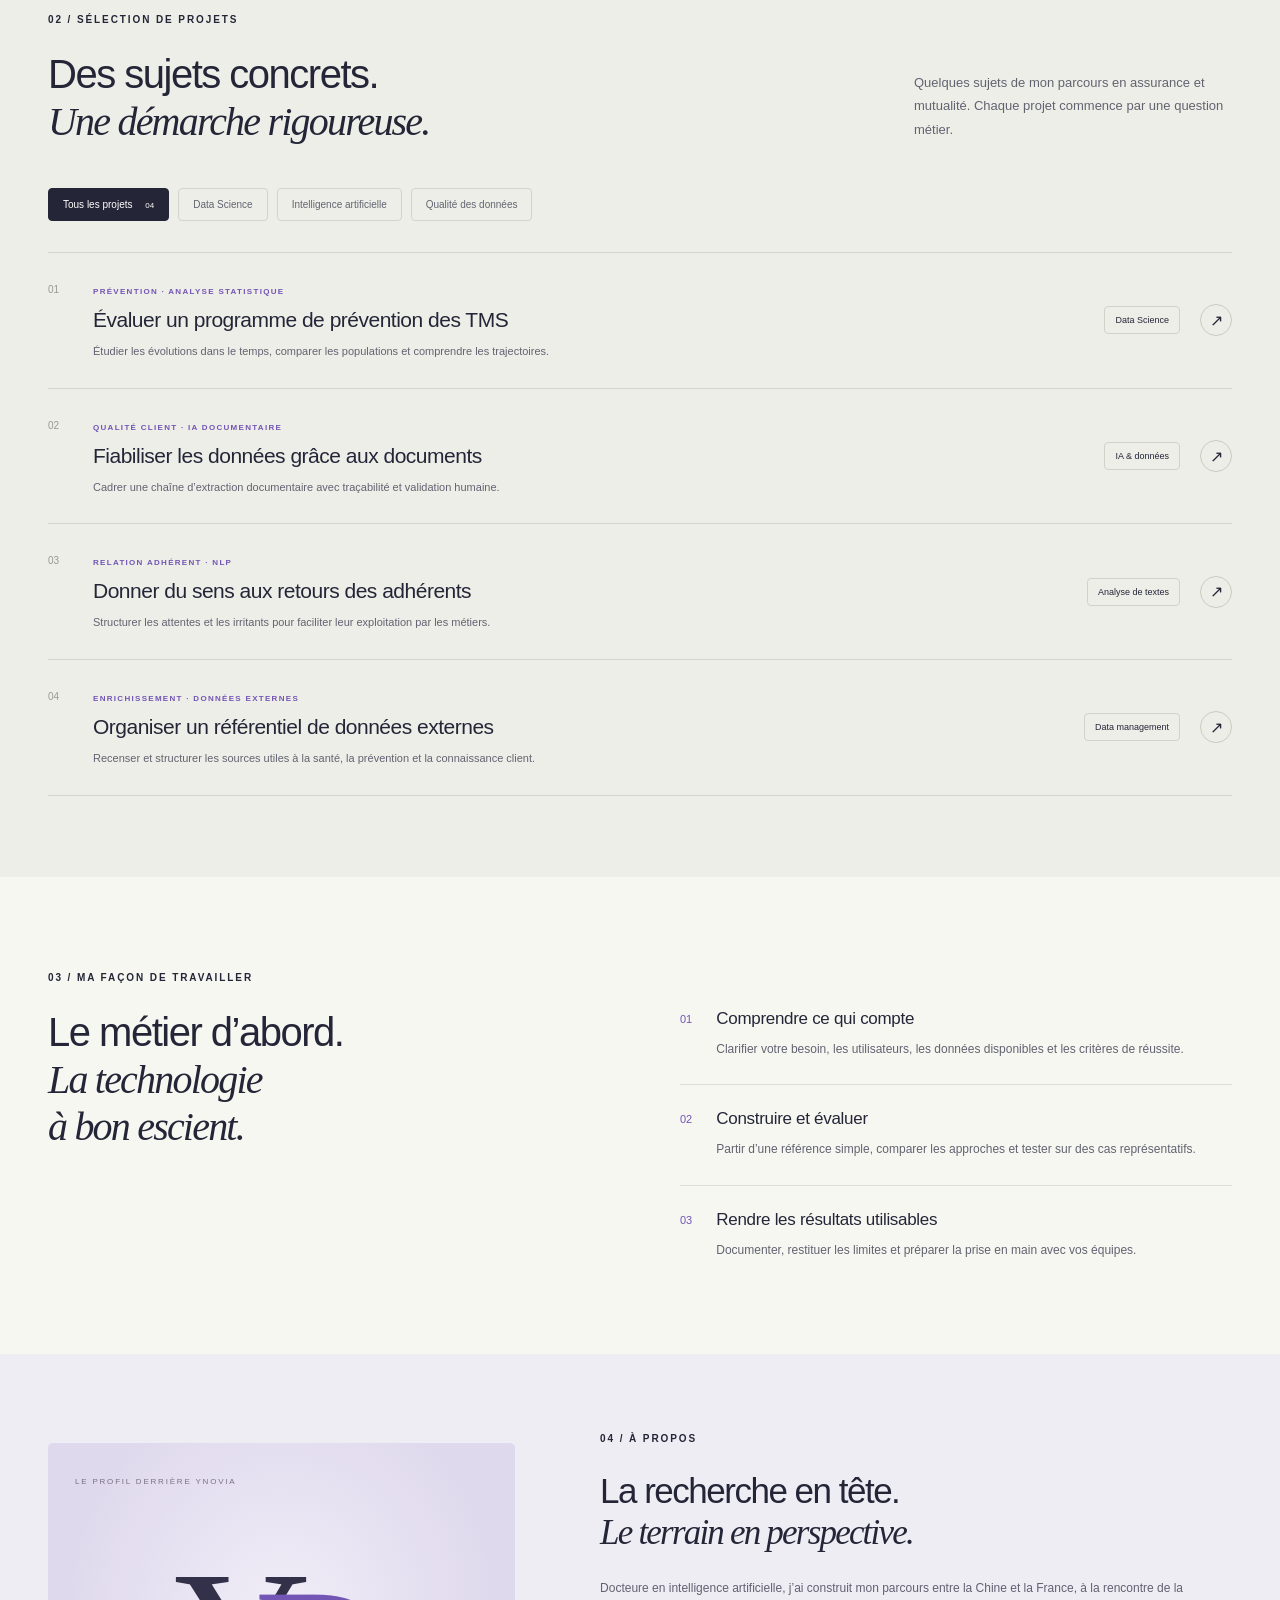
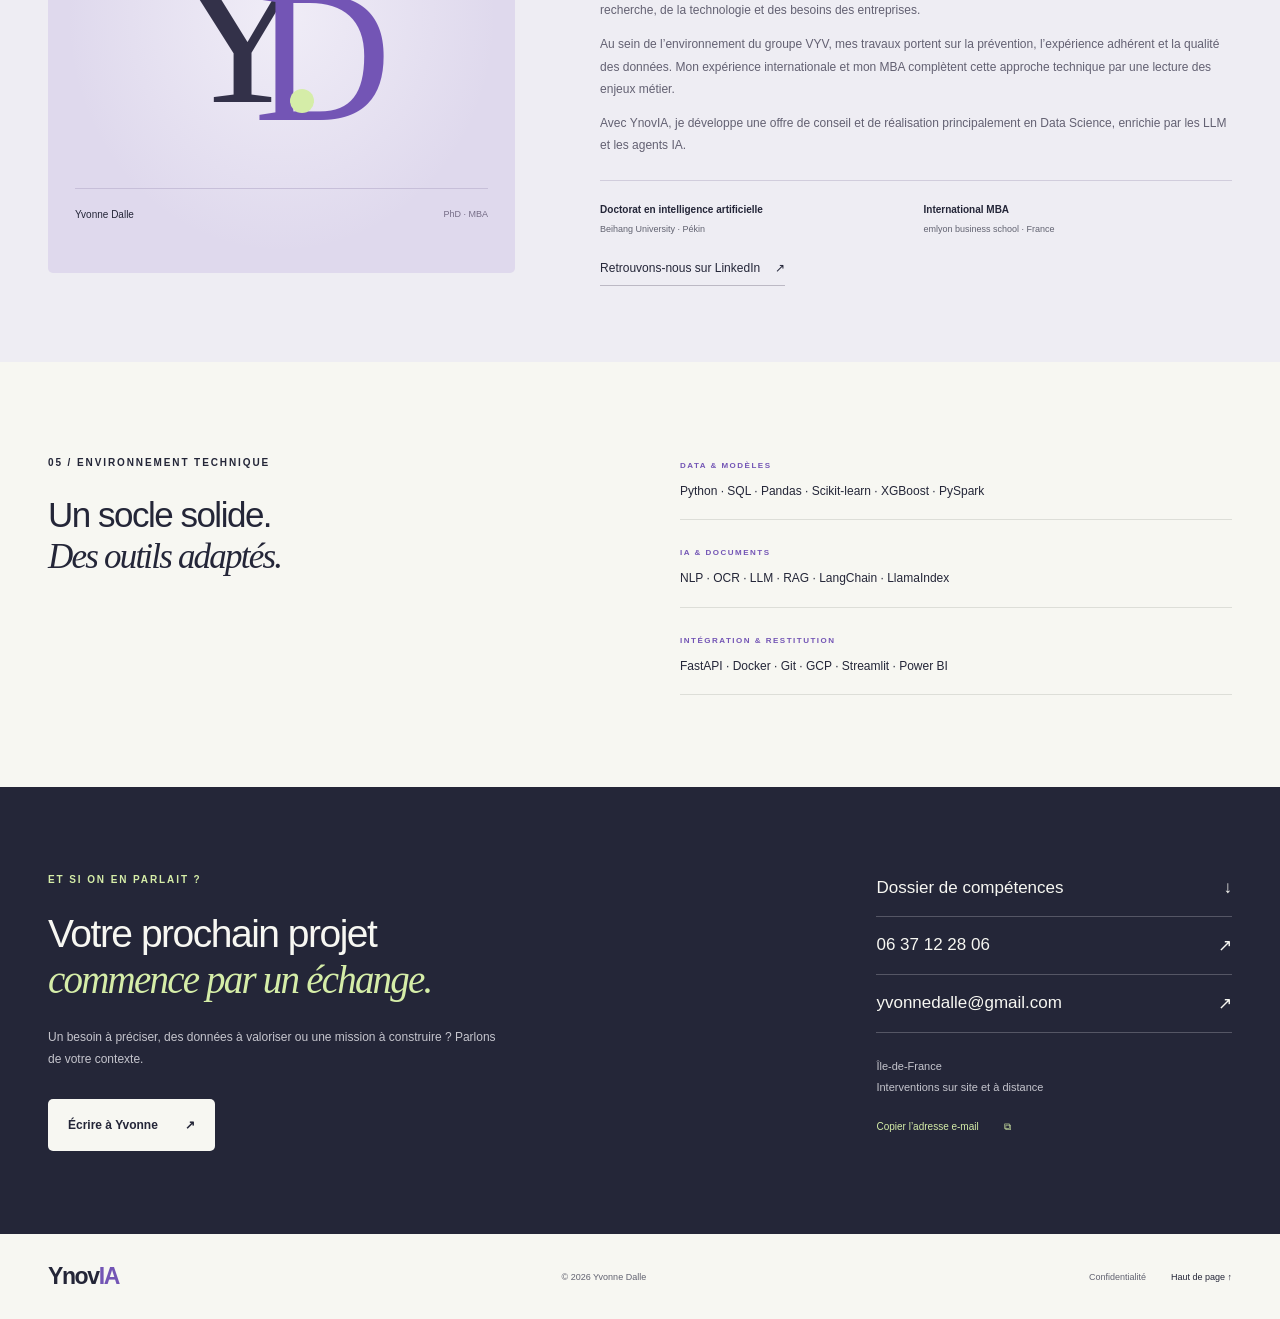
==== commit 2323efd9: "Update contact email to yvonnedalle@gmail.com" ====
--- a/docs/index.html
+++ b/docs/index.html
@@ -19,9 +19,9 @@
 <section class="section wrap approach"><p class="eyebrow">03 / MA FAÇON DE TRAVAILLER</p><div class="approach-layout"><h2>Le métier d’abord.<br><span class="serif">La technologie<br>à bon escient.</span></h2><div class="steps"><article><span>01</span><div><h3>Comprendre ce qui compte</h3><p>Clarifier votre besoin, les utilisateurs, les données disponibles et les critères de réussite.</p></div></article><article><span>02</span><div><h3>Construire et évaluer</h3><p>Partir d’une référence simple, comparer les approches et tester sur des cas représentatifs.</p></div></article><article><span>03</span><div><h3>Rendre les résultats utilisables</h3><p>Documenter, restituer les limites et préparer la prise en main avec vos équipes.</p></div></article></div></div></section>
 <section class="about-section" id="parcours"><div class="wrap about-layout"><div class="about-art"><span class="about-eyebrow">LE PROFIL DERRIÈRE YNOVIA</span><div class="monogram">Y<span>D</span><i></i></div><div class="about-art-bottom"><span>Yvonne Dalle</span><span>PhD · MBA</span></div></div><div class="about-copy"><p class="eyebrow">04 / À PROPOS</p><h2>La recherche en tête.<br><span class="serif">Le terrain en perspective.</span></h2><p>Docteure en intelligence artificielle, j’ai construit mon parcours entre la Chine et la France, à la rencontre de la recherche, de la technologie et des besoins des entreprises.</p><p>Au sein de l’environnement du groupe VYV, mes travaux portent sur la prévention, l’expérience adhérent et la qualité des données. Mon expérience internationale et mon MBA complètent cette approche technique par une lecture des enjeux métier.</p><p>Avec YnovIA, je développe une offre de conseil et de réalisation principalement en Data Science, enrichie par les LLM et les agents IA.</p><div class="education"><div><strong>Doctorat en intelligence artificielle</strong><span>Beihang University · Pékin</span></div><div><strong>International MBA</strong><span>emlyon business school · France</span></div></div><a class="text-link" href="https://www.linkedin.com/in/yvonne-dalle-patricia-phd-mba-6625b83a/" target="_blank" rel="noopener noreferrer">Retrouvons-nous sur LinkedIn <span aria-hidden="true">↗</span></a></div></div></section>
 <section class="section wrap skills"><div><p class="eyebrow">05 / ENVIRONNEMENT TECHNIQUE</p><h2>Un socle solide.<br><span class="serif">Des outils adaptés.</span></h2></div><div class="skill-groups"><div><span>DATA & MODÈLES</span><p>Python · SQL · Pandas · Scikit-learn · XGBoost · PySpark</p></div><div><span>IA & DOCUMENTS</span><p>NLP · OCR · LLM · RAG · LangChain · LlamaIndex</p></div><div><span>INTÉGRATION & RESTITUTION</span><p>FastAPI · Docker · Git · GCP · Streamlit · Power BI</p></div></div></section>
-<section class="contact-section" id="contact"><div class="wrap contact-layout"><div><p class="eyebrow">ET SI ON EN PARLAIT ?</p><h2>Votre prochain projet<br><span class="serif">commence par un échange.</span></h2><p>Un besoin à préciser, des données à valoriser ou une mission à construire ? Parlons de votre contexte.</p><a class="button light" href="mailto:y_dalle@yahoo.fr?subject=Projet%20Data%20%2F%20IA%20-%20YnovIA">Écrire à Yvonne <span aria-hidden="true">↗</span></a></div><div class="contact-details"><a class="dossier-link" href="assets/Dossier_competences_Yvonne_Dalle.pptx" download>Dossier de compétences <span aria-hidden="true">↓</span></a><a href="tel:+33637122806">06 37 12 28 06 <span aria-hidden="true">↗</span></a><a href="mailto:y_dalle@yahoo.fr">y_dalle@yahoo.fr <span aria-hidden="true">↗</span></a><p>Île-de-France<br>Interventions sur site et à distance</p><button class="copy-email" id="copy-email">Copier l’adresse e-mail <span aria-hidden="true">⧉</span></button><span id="copy-status" class="copy-status" role="status"></span></div></div></section>
+<section class="contact-section" id="contact"><div class="wrap contact-layout"><div><p class="eyebrow">ET SI ON EN PARLAIT ?</p><h2>Votre prochain projet<br><span class="serif">commence par un échange.</span></h2><p>Un besoin à préciser, des données à valoriser ou une mission à construire ? Parlons de votre contexte.</p><a class="button light" href="mailto:yvonnedalle@gmail.com?subject=Projet%20Data%20%2F%20IA%20-%20YnovIA">Écrire à Yvonne <span aria-hidden="true">↗</span></a></div><div class="contact-details"><a class="dossier-link" href="assets/Dossier_competences_Yvonne_Dalle.pptx" download>Dossier de compétences <span aria-hidden="true">↓</span></a><a href="tel:+33637122806">06 37 12 28 06 <span aria-hidden="true">↗</span></a><a href="mailto:yvonnedalle@gmail.com">yvonnedalle@gmail.com <span aria-hidden="true">↗</span></a><p>Île-de-France<br>Interventions sur site et à distance</p><button class="copy-email" id="copy-email">Copier l’adresse e-mail <span aria-hidden="true">⧉</span></button><span id="copy-status" class="copy-status" role="status"></span></div></div></section>
 </main>
 <footer class="wrap footer"><a class="brand footer-brand" href="#accueil">Ynov<span class="brand-ai">IA</span></a><p>© <span id="year">2026</span> Yvonne Dalle</p><div><button id="privacy-open">Confidentialité</button><a href="#accueil">Haut de page ↑</a></div></footer>
 <dialog id="project-dialog" aria-labelledby="dialog-title"><button class="dialog-close" aria-label="Fermer le détail du projet">×</button><p class="eyebrow" id="dialog-category"></p><h2 id="dialog-title"></h2><div id="dialog-content"></div><a class="button primary" href="#contact" id="dialog-contact">Parlons d’un besoin similaire ↗</a></dialog>
-<dialog id="privacy-dialog" aria-labelledby="privacy-title"><button class="dialog-close" aria-label="Fermer la confidentialité">×</button><p class="eyebrow">CONFIDENTIALITÉ</p><h2 id="privacy-title">Vos données, simplement.</h2><p>Cette page ne comporte ni formulaire, ni outil de mesure d’audience, ni cookie applicatif. Les préférences ne sont pas enregistrées.</p><p>Les liens de contact ouvrent votre messagerie, votre téléphone ou LinkedIn. Lorsque vous écrivez à Yvonne Dalle, les informations de votre message servent à répondre à votre demande. Vous pouvez demander leur suppression à <a href="mailto:y_dalle@yahoo.fr">y_dalle@yahoo.fr</a>.</p><p>L’hébergeur et les services externes appliquent leurs propres règles de traitement des données techniques.</p></dialog>
+<dialog id="privacy-dialog" aria-labelledby="privacy-title"><button class="dialog-close" aria-label="Fermer la confidentialité">×</button><p class="eyebrow">CONFIDENTIALITÉ</p><h2 id="privacy-title">Vos données, simplement.</h2><p>Cette page ne comporte ni formulaire, ni outil de mesure d’audience, ni cookie applicatif. Les préférences ne sont pas enregistrées.</p><p>Les liens de contact ouvrent votre messagerie, votre téléphone ou LinkedIn. Lorsque vous écrivez à Yvonne Dalle, les informations de votre message servent à répondre à votre demande. Vous pouvez demander leur suppression à <a href="mailto:yvonnedalle@gmail.com">yvonnedalle@gmail.com</a>.</p><p>L’hébergeur et les services externes appliquent leurs propres règles de traitement des données techniques.</p></dialog>
 </body></html>
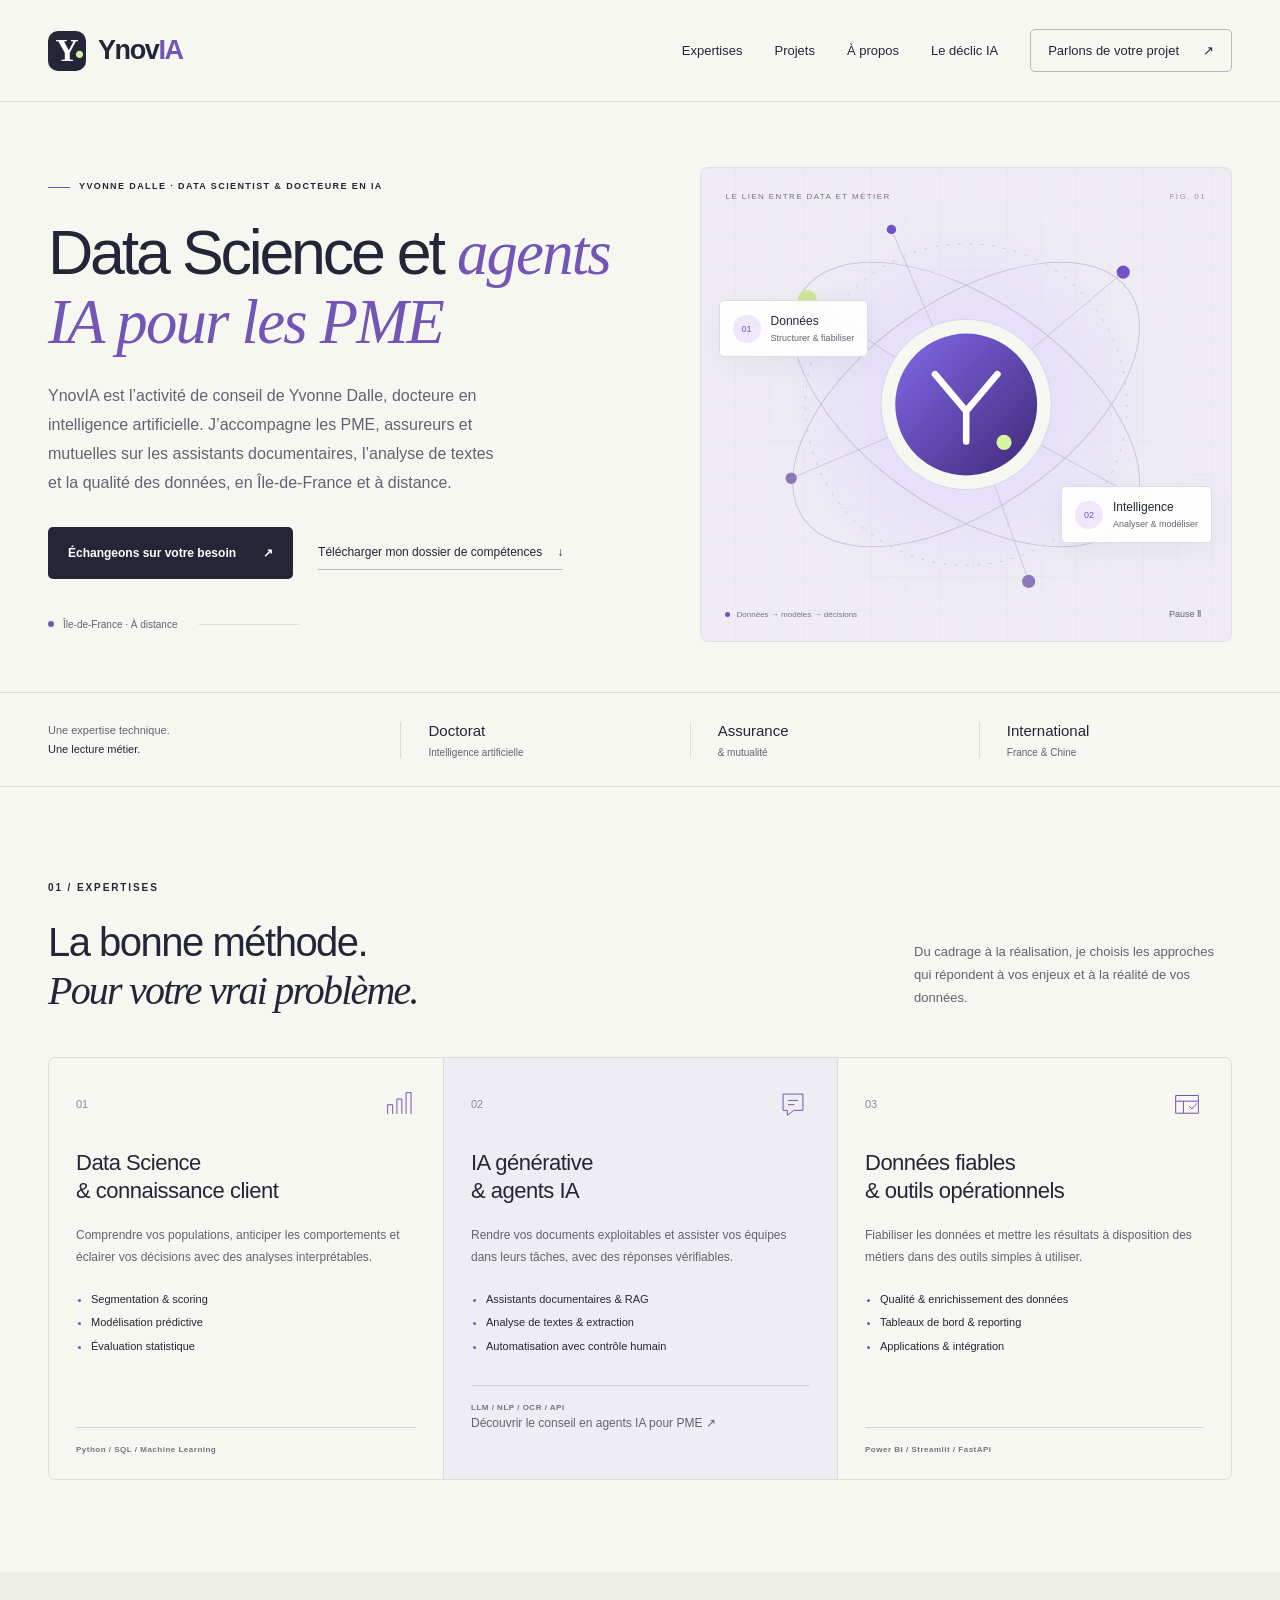
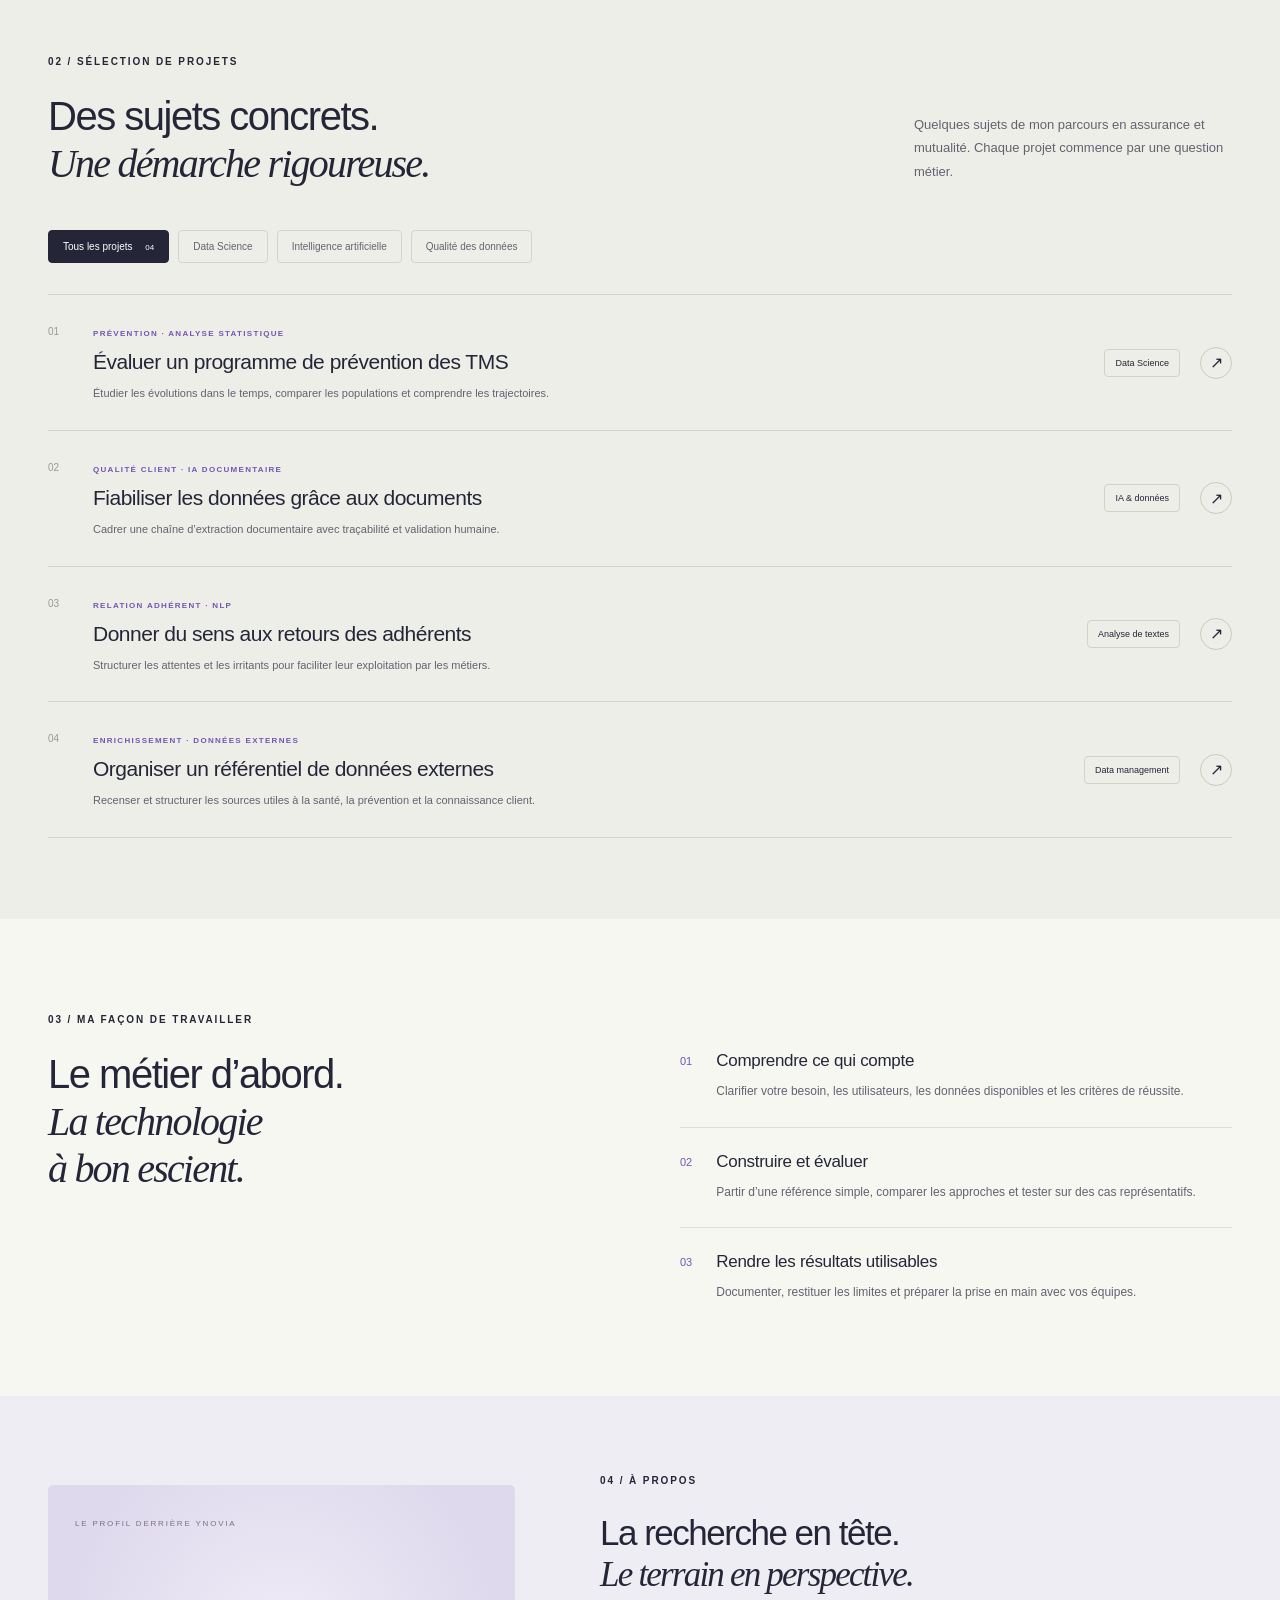
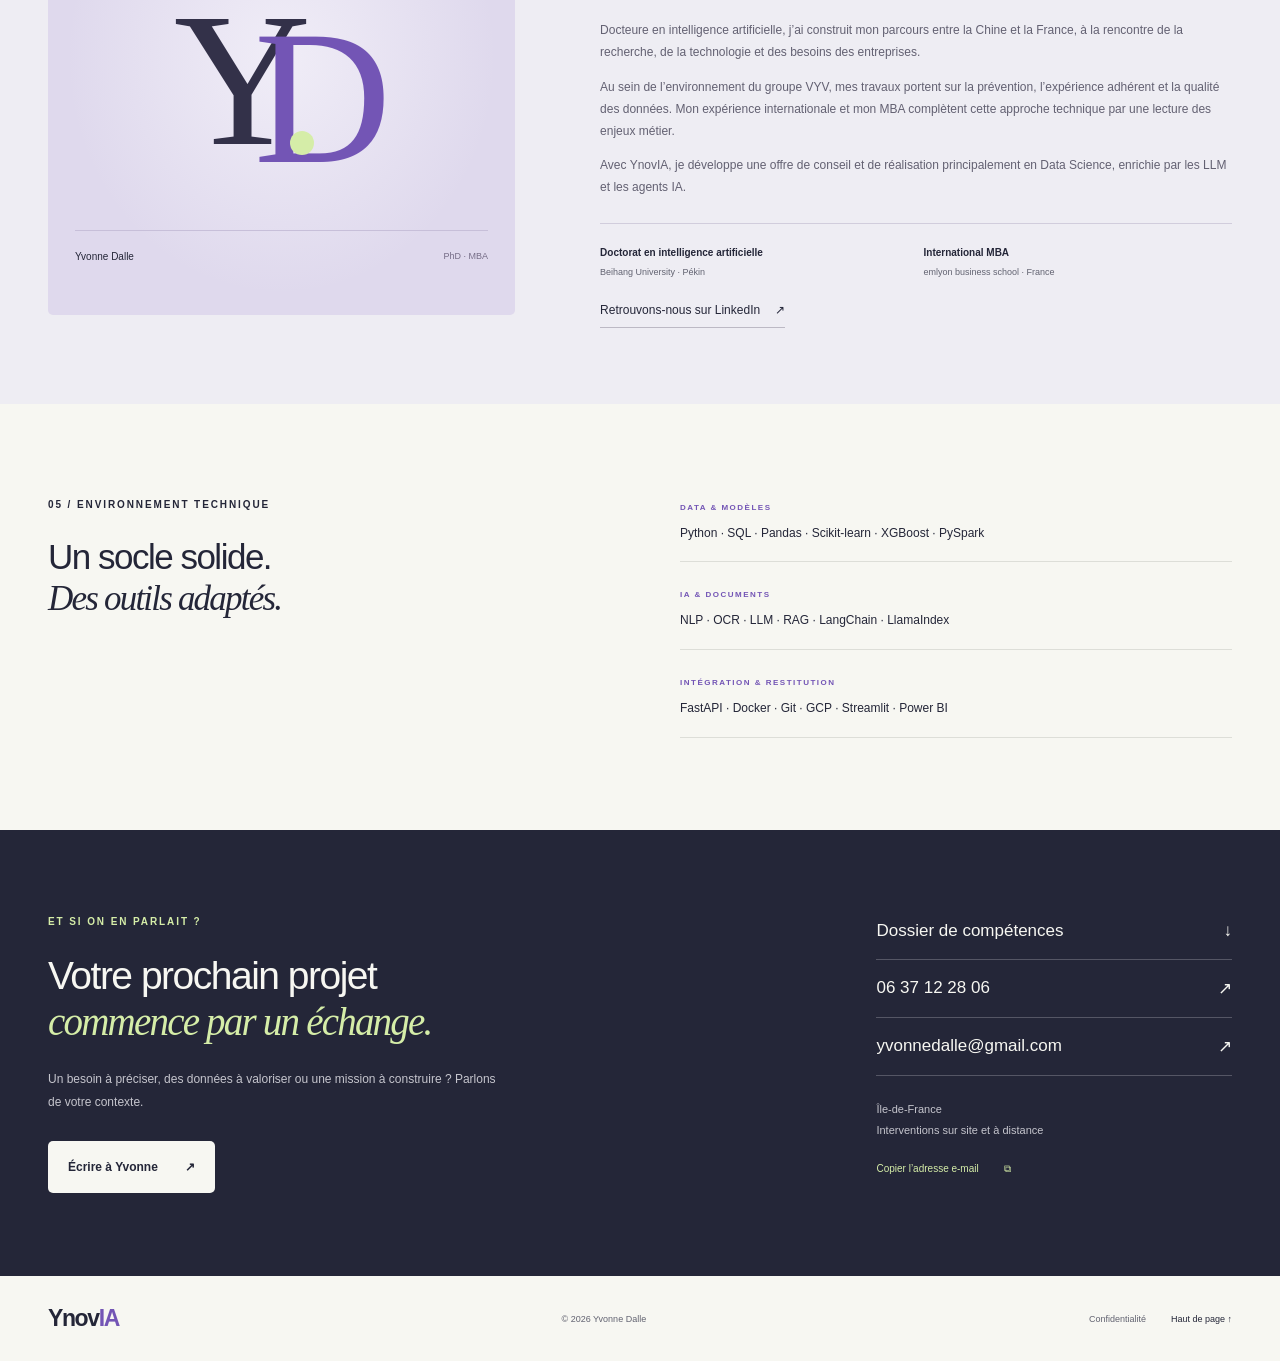
==== commit 18e30d7f: "Publier les pages YnovIA et préparer leur référencement" ====
--- a/docs/index.html
+++ b/docs/index.html
@@ -2,20 +2,24 @@
 <html lang="fr">
 <head>
 <meta charset="utf-8"><meta name="viewport" content="width=device-width,initial-scale=1">
-<meta name="theme-color" content="#f7f7f2"><meta name="description" content="Yvonne Dalle, docteure en intelligence artificielle et Data Scientist. Conseil en data science, machine learning, LLM et agents IA. Expertise assurance et mutualité. Île-de-France et à distance.">
-<meta property="og:title" content="YnovIA — Yvonne Dalle, Data Science & IA"><meta property="og:description" content="De vos données à des décisions utiles. Conseil et réalisation en Data Science, IA et agents IA."><meta property="og:type" content="website">
-<title>YnovIA — Yvonne Dalle · Data Science & IA</title>
+<meta name="theme-color" content="#f7f7f2"><meta name="description" content="Yvonne Dalle, docteure en IA, accompagne les PME, assureurs et mutuelles en Data Science, agents IA et qualité des données, en Île-de-France et à distance.">
+<meta property="og:title" content="YnovIA | Yvonne Dalle, conseil en Data Science et agents IA"><meta property="og:description" content="Yvonne Dalle, docteure en IA, accompagne les PME, assureurs et mutuelles en Data Science, agents IA et qualité des données, en Île-de-France et à distance."><meta property="og:type" content="website">
+<title>YnovIA | Yvonne Dalle, conseil en Data Science et agents IA</title>
 <link rel="icon" type="image/svg+xml" href="favicon.svg"><link rel="stylesheet" href="style.css"><script src="script.js" defer></script>
+<link rel="canonical" href="https://patyv.github.io/YNovIA/">
+<meta property="og:url" content="https://patyv.github.io/YNovIA/">
+<meta name="google-site-verification" content="s0YgY9wUtNyw6NdyJbKfwnzn77pdW6oP3tpTZt18SOM">
+<script type="application/ld+json">{"@context":"https://schema.org","@type":"Person","@id":"https://patyv.github.io/YNovIA/#yvonne-dalle","name":"Yvonne Dalle","url":"https://patyv.github.io/YNovIA/","jobTitle":"Consultante Data Science et intelligence artificielle","brand":{"@type":"Brand","name":"YnovIA","url":"https://patyv.github.io/YNovIA/"},"sameAs":["https://www.linkedin.com/in/yvonne-dalle-patricia-phd-mba-6625b83a/"]}</script>
 </head>
 <body>
 <a class="skip" href="#main">Aller au contenu</a>
-<header class="header"><a href="#accueil" class="brand" aria-label="YnovIA accueil"><span class="brand-symbol" aria-hidden="true">Y<span>·</span></span><span>Ynov<span class="brand-ai">IA</span></span></a><nav aria-label="Navigation principale" id="navigation"><a href="#expertises">Expertises</a><a href="#projets">Projets</a><a href="#parcours">À propos</a><a href="#contact" class="nav-contact">Parlons de votre projet <span aria-hidden="true">↗</span></a></nav><button class="menu-toggle" aria-expanded="false" aria-controls="navigation" aria-label="Ouvrir le menu"><span></span><span></span></button></header>
+<header class="header"><a href="#accueil" class="brand" aria-label="YnovIA accueil"><span class="brand-symbol" aria-hidden="true">Y<span>·</span></span><span>Ynov<span class="brand-ai">IA</span></span></a><nav aria-label="Navigation principale" id="navigation"><a href="#expertises">Expertises</a><a href="#projets">Projets</a><a href="#parcours">À propos</a><a href="le-declic-ia/evaluer-assistant-documentaire/">Le déclic IA</a><a href="#contact" class="nav-contact">Parlons de votre projet <span aria-hidden="true">↗</span></a></nav><button class="menu-toggle" aria-expanded="false" aria-controls="navigation" aria-label="Ouvrir le menu"><span></span><span></span></button></header>
 <main id="main">
-<section class="hero wrap" id="accueil"><div class="hero-copy"><p class="eyebrow"><span class="mini-line"></span> YVONNE DALLE · DATA SCIENTIST & DOCTEURE EN IA</p><h1>Vos données.<br>Des décisions.<br><span class="serif purple">Un temps d’avance.</span></h1><p class="hero-intro">Je transforme vos problématiques métier en analyses fiables et en solutions d’intelligence artificielle utiles à vos équipes.</p><div class="hero-actions"><a class="button primary" href="#contact">Échangeons sur votre besoin <span aria-hidden="true">↗</span></a><a class="text-link" href="assets/Dossier_competences_Yvonne_Dalle.pptx" download>Télécharger mon dossier de compétences <span aria-hidden="true">↓</span></a></div><div class="hero-bottom"><span class="status-dot"></span><span>Île-de-France · À distance</span><span class="hero-bottom-line"></span></div></div>
+<section class="hero wrap" id="accueil"><div class="hero-copy"><p class="eyebrow"><span class="mini-line"></span> YVONNE DALLE · DATA SCIENTIST & DOCTEURE EN IA</p><h1>Data Science et <span class="serif purple">agents IA pour les PME</span></h1><p class="hero-intro">YnovIA est l’activité de conseil de Yvonne Dalle, docteure en intelligence artificielle. J’accompagne les PME, assureurs et mutuelles sur les assistants documentaires, l’analyse de textes et la qualité des données, en Île-de-France et à distance.</p><div class="hero-actions"><a class="button primary" href="#contact">Échangeons sur votre besoin <span aria-hidden="true">↗</span></a><a class="text-link" href="assets/Dossier_competences_Yvonne_Dalle.pptx" download>Télécharger mon dossier de compétences <span aria-hidden="true">↓</span></a></div><div class="hero-bottom"><span class="status-dot"></span><span>Île-de-France · À distance</span><span class="hero-bottom-line"></span></div></div>
 <div class="hero-art" aria-label="Illustration interactive reliant données, modèles et décisions"><div class="art-grid"></div><div class="art-top"><span>LE LIEN ENTRE DATA ET MÉTIER</span><span class="art-index">FIG. 01</span></div><svg class="network" viewBox="0 0 520 500" fill="none" role="img" aria-label="Réseau de données connecté à un noyau d’intelligence artificielle"><defs><radialGradient id="halo"><stop stop-color="#ddd4ff" stop-opacity=".9"/><stop offset="1" stop-color="#ddd4ff" stop-opacity="0"/></radialGradient><linearGradient id="core" x1="170" y1="160" x2="350" y2="330" gradientUnits="userSpaceOnUse"><stop stop-color="#8970f5"/><stop offset="1" stop-color="#3b246f"/></linearGradient></defs><circle cx="260" cy="250" r="215" fill="url(#halo)"/><g stroke="#c9c3da" stroke-width="1"><ellipse cx="260" cy="250" rx="210" ry="110" transform="rotate(-35 260 250)"/><ellipse cx="260" cy="250" rx="210" ry="110" transform="rotate(35 260 250)"/><circle cx="260" cy="250" r="170" stroke-dasharray="3 9"/><path d="M92 139 260 250 426 110M75 328 260 250 444 350M181 65 260 250 326 437"/></g><g class="orbit"><circle cx="92" cy="139" r="10" fill="#cce896"/><circle cx="426" cy="110" r="7" fill="#7253c7"/><circle cx="75" cy="328" r="6" fill="#8b79b7"/><circle cx="444" cy="350" r="12" fill="#cce896"/><circle cx="181" cy="65" r="5" fill="#7253c7"/><circle cx="326" cy="437" r="7" fill="#8b79b7"/></g><circle cx="260" cy="250" r="90" fill="#f7f7f2" stroke="#d9d1eb"/><circle cx="260" cy="250" r="75" fill="url(#core)"/><path d="m227 218 33 39 33-39M260 257v32" stroke="white" stroke-width="7" stroke-linecap="round" stroke-linejoin="round"/><circle cx="300" cy="290" r="8" fill="#d6f4a2"/></svg><div class="floating-label label-data"><span class="label-icon">01</span><div>Données<span>Structurer & fiabiliser</span></div></div><div class="floating-label label-model"><span class="label-icon">02</span><div>Intelligence<span>Analyser & modéliser</span></div></div><div class="art-foot"><span class="art-live"></span><span id="art-caption">Données → modèles → décisions</span><button id="art-toggle" aria-pressed="false" aria-label="Mettre l’animation en pause">Pause <span aria-hidden="true">Ⅱ</span></button></div></div></section>
 <section class="credibility wrap" aria-label="Domaines et qualifications"><span>Une expertise technique.<br><strong>Une lecture métier.</strong></span><div>Doctorat <span>Intelligence artificielle</span></div><div>Assurance <span>& mutualité</span></div><div>International <span>France & Chine</span></div></section>
-<section class="section wrap" id="expertises"><div class="section-heading"><div><p class="eyebrow">01 / EXPERTISES</p><h2>La bonne méthode.<br><span class="serif">Pour votre vrai problème.</span></h2></div><p>Du cadrage à la réalisation, je choisis les approches qui répondent à vos enjeux et à la réalité de vos données.</p></div><div class="services"><article class="service"><div class="service-top"><span>01</span><svg viewBox="0 0 48 48" aria-hidden="true"><path d="M8 38V25h7v13M21 38V17h7v21M34 38V8h7v30"/></svg></div><h3>Data Science<br>& connaissance client</h3><p>Comprendre vos populations, anticiper les comportements et éclairer vos décisions avec des analyses interprétables.</p><ul><li>Segmentation & scoring</li><li>Modélisation prédictive</li><li>Évaluation statistique</li></ul><span class="service-tag">Python / SQL / Machine Learning</span></article><article class="service"><div class="service-top"><span>02</span><svg viewBox="0 0 48 48" aria-hidden="true"><path d="M10 10h28v23H25l-9 7v-7h-6zM17 19h14M17 25h9"/></svg></div><h3>IA générative<br>& agents IA</h3><p>Rendre vos documents exploitables et assister vos équipes dans leurs tâches, avec des réponses vérifiables.</p><ul><li>Assistants documentaires & RAG</li><li>Analyse de textes & extraction</li><li>Automatisation avec contrôle humain</li></ul><span class="service-tag">LLM / NLP / OCR / API</span></article><article class="service"><div class="service-top"><span>03</span><svg viewBox="0 0 48 48" aria-hidden="true"><path d="M8 12h32v25H8zM8 20h32M19 20v17m8-10 4 4 7-8"/></svg></div><h3>Données fiables<br>& outils opérationnels</h3><p>Fiabiliser les données et mettre les résultats à disposition des métiers dans des outils simples à utiliser.</p><ul><li>Qualité & enrichissement des données</li><li>Tableaux de bord & reporting</li><li>Applications & intégration</li></ul><span class="service-tag">Power BI / Streamlit / FastAPI</span></article></div></section>
-<section class="projects-section" id="projets"><div class="wrap"><div class="section-heading"><div><p class="eyebrow">02 / SÉLECTION DE PROJETS</p><h2>Des sujets concrets.<br><span class="serif">Une démarche rigoureuse.</span></h2></div><p>Quelques sujets de mon parcours en assurance et mutualité. Chaque projet commence par une question métier.</p></div><div class="filters" role="group" aria-label="Filtrer les projets"><button class="filter active" data-filter="all" aria-pressed="true">Tous les projets <span>04</span></button><button class="filter" data-filter="science" aria-pressed="false">Data Science</button><button class="filter" data-filter="ia" aria-pressed="false">Intelligence artificielle</button><button class="filter" data-filter="data" aria-pressed="false">Qualité des données</button></div><p class="sr-only" id="filter-status" role="status"></p><div class="project-list"><button class="project" data-category="science" data-project="prevention"><span class="project-number">01</span><div class="project-main"><span class="project-type">PRÉVENTION · ANALYSE STATISTIQUE</span><h3>Évaluer un programme de prévention des TMS</h3><p>Étudier les évolutions dans le temps, comparer les populations et comprendre les trajectoires.</p></div><span class="project-chip">Data Science</span><span class="project-arrow" aria-hidden="true">↗</span></button><button class="project" data-category="ia data" data-project="identity"><span class="project-number">02</span><div class="project-main"><span class="project-type">QUALITÉ CLIENT · IA DOCUMENTAIRE</span><h3>Fiabiliser les données grâce aux documents</h3><p>Cadrer une chaîne d’extraction documentaire avec traçabilité et validation humaine.</p></div><span class="project-chip">IA & données</span><span class="project-arrow" aria-hidden="true">↗</span></button><button class="project" data-category="ia" data-project="verbatims"><span class="project-number">03</span><div class="project-main"><span class="project-type">RELATION ADHÉRENT · NLP</span><h3>Donner du sens aux retours des adhérents</h3><p>Structurer les attentes et les irritants pour faciliter leur exploitation par les métiers.</p></div><span class="project-chip">Analyse de textes</span><span class="project-arrow" aria-hidden="true">↗</span></button><button class="project" data-category="data" data-project="catalog"><span class="project-number">04</span><div class="project-main"><span class="project-type">ENRICHISSEMENT · DONNÉES EXTERNES</span><h3>Organiser un référentiel de données externes</h3><p>Recenser et structurer les sources utiles à la santé, la prévention et la connaissance client.</p></div><span class="project-chip">Data management</span><span class="project-arrow" aria-hidden="true">↗</span></button></div></div></section>
+<section class="section wrap" id="expertises"><div class="section-heading"><div><p class="eyebrow">01 / EXPERTISES</p><h2>La bonne méthode.<br><span class="serif">Pour votre vrai problème.</span></h2></div><p>Du cadrage à la réalisation, je choisis les approches qui répondent à vos enjeux et à la réalité de vos données.</p></div><div class="services"><article class="service"><div class="service-top"><span>01</span><svg viewBox="0 0 48 48" aria-hidden="true"><path d="M8 38V25h7v13M21 38V17h7v21M34 38V8h7v30"/></svg></div><h3>Data Science<br>& connaissance client</h3><p>Comprendre vos populations, anticiper les comportements et éclairer vos décisions avec des analyses interprétables.</p><ul><li>Segmentation & scoring</li><li>Modélisation prédictive</li><li>Évaluation statistique</li></ul><span class="service-tag">Python / SQL / Machine Learning</span></article><article class="service"><div class="service-top"><span>02</span><svg viewBox="0 0 48 48" aria-hidden="true"><path d="M10 10h28v23H25l-9 7v-7h-6zM17 19h14M17 25h9"/></svg></div><h3>IA générative<br>& agents IA</h3><p>Rendre vos documents exploitables et assister vos équipes dans leurs tâches, avec des réponses vérifiables.</p><ul><li>Assistants documentaires & RAG</li><li>Analyse de textes & extraction</li><li>Automatisation avec contrôle humain</li></ul><span class="service-tag">LLM / NLP / OCR / API</span><p><a href="agents-ia-pme/">Découvrir le conseil en agents IA pour PME ↗</a></p></article><article class="service"><div class="service-top"><span>03</span><svg viewBox="0 0 48 48" aria-hidden="true"><path d="M8 12h32v25H8zM8 20h32M19 20v17m8-10 4 4 7-8"/></svg></div><h3>Données fiables<br>& outils opérationnels</h3><p>Fiabiliser les données et mettre les résultats à disposition des métiers dans des outils simples à utiliser.</p><ul><li>Qualité & enrichissement des données</li><li>Tableaux de bord & reporting</li><li>Applications & intégration</li></ul><span class="service-tag">Power BI / Streamlit / FastAPI</span></article></div></section>
+<section class="projects-section" id="projets"><div class="wrap"><div class="section-heading"><div><p class="eyebrow">02 / SÉLECTION DE PROJETS</p><h2>Des sujets concrets.<br><span class="serif">Une démarche rigoureuse.</span></h2></div><p>Quelques sujets de mon parcours en assurance et mutualité. Chaque projet commence par une question métier.</p></div><div class="filters" role="group" aria-label="Filtrer les projets"><button class="filter active" data-filter="all" aria-pressed="true">Tous les projets <span>04</span></button><button class="filter" data-filter="science" aria-pressed="false">Data Science</button><button class="filter" data-filter="ia" aria-pressed="false">Intelligence artificielle</button><button class="filter" data-filter="data" aria-pressed="false">Qualité des données</button></div><p class="sr-only" id="filter-status" role="status"></p><div class="project-list"><button class="project" data-category="science" data-project="prevention"><span class="project-number">01</span><div class="project-main"><span class="project-type">PRÉVENTION · ANALYSE STATISTIQUE</span><h3>Évaluer un programme de prévention des TMS</h3><p>Étudier les évolutions dans le temps, comparer les populations et comprendre les trajectoires.</p></div><span class="project-chip">Data Science</span><span class="project-arrow" aria-hidden="true">↗</span></button><a class="project" data-category="ia data" href="cas/qualite-donnees-ocr/"><span class="project-number">02</span><div class="project-main"><span class="project-type">QUALITÉ CLIENT · IA DOCUMENTAIRE</span><h3>Fiabiliser les données grâce aux documents</h3><p>Cadrer une chaîne d’extraction documentaire avec traçabilité et validation humaine.</p></div><span class="project-chip">IA & données</span><span class="project-arrow" aria-hidden="true">↗</span></a><button class="project" data-category="ia" data-project="verbatims"><span class="project-number">03</span><div class="project-main"><span class="project-type">RELATION ADHÉRENT · NLP</span><h3>Donner du sens aux retours des adhérents</h3><p>Structurer les attentes et les irritants pour faciliter leur exploitation par les métiers.</p></div><span class="project-chip">Analyse de textes</span><span class="project-arrow" aria-hidden="true">↗</span></button><button class="project" data-category="data" data-project="catalog"><span class="project-number">04</span><div class="project-main"><span class="project-type">ENRICHISSEMENT · DONNÉES EXTERNES</span><h3>Organiser un référentiel de données externes</h3><p>Recenser et structurer les sources utiles à la santé, la prévention et la connaissance client.</p></div><span class="project-chip">Data management</span><span class="project-arrow" aria-hidden="true">↗</span></button></div></div></section>
 <section class="section wrap approach"><p class="eyebrow">03 / MA FAÇON DE TRAVAILLER</p><div class="approach-layout"><h2>Le métier d’abord.<br><span class="serif">La technologie<br>à bon escient.</span></h2><div class="steps"><article><span>01</span><div><h3>Comprendre ce qui compte</h3><p>Clarifier votre besoin, les utilisateurs, les données disponibles et les critères de réussite.</p></div></article><article><span>02</span><div><h3>Construire et évaluer</h3><p>Partir d’une référence simple, comparer les approches et tester sur des cas représentatifs.</p></div></article><article><span>03</span><div><h3>Rendre les résultats utilisables</h3><p>Documenter, restituer les limites et préparer la prise en main avec vos équipes.</p></div></article></div></div></section>
 <section class="about-section" id="parcours"><div class="wrap about-layout"><div class="about-art"><span class="about-eyebrow">LE PROFIL DERRIÈRE YNOVIA</span><div class="monogram">Y<span>D</span><i></i></div><div class="about-art-bottom"><span>Yvonne Dalle</span><span>PhD · MBA</span></div></div><div class="about-copy"><p class="eyebrow">04 / À PROPOS</p><h2>La recherche en tête.<br><span class="serif">Le terrain en perspective.</span></h2><p>Docteure en intelligence artificielle, j’ai construit mon parcours entre la Chine et la France, à la rencontre de la recherche, de la technologie et des besoins des entreprises.</p><p>Au sein de l’environnement du groupe VYV, mes travaux portent sur la prévention, l’expérience adhérent et la qualité des données. Mon expérience internationale et mon MBA complètent cette approche technique par une lecture des enjeux métier.</p><p>Avec YnovIA, je développe une offre de conseil et de réalisation principalement en Data Science, enrichie par les LLM et les agents IA.</p><div class="education"><div><strong>Doctorat en intelligence artificielle</strong><span>Beihang University · Pékin</span></div><div><strong>International MBA</strong><span>emlyon business school · France</span></div></div><a class="text-link" href="https://www.linkedin.com/in/yvonne-dalle-patricia-phd-mba-6625b83a/" target="_blank" rel="noopener noreferrer">Retrouvons-nous sur LinkedIn <span aria-hidden="true">↗</span></a></div></div></section>
 <section class="section wrap skills"><div><p class="eyebrow">05 / ENVIRONNEMENT TECHNIQUE</p><h2>Un socle solide.<br><span class="serif">Des outils adaptés.</span></h2></div><div class="skill-groups"><div><span>DATA & MODÈLES</span><p>Python · SQL · Pandas · Scikit-learn · XGBoost · PySpark</p></div><div><span>IA & DOCUMENTS</span><p>NLP · OCR · LLM · RAG · LangChain · LlamaIndex</p></div><div><span>INTÉGRATION & RESTITUTION</span><p>FastAPI · Docker · Git · GCP · Streamlit · Power BI</p></div></div></section>
